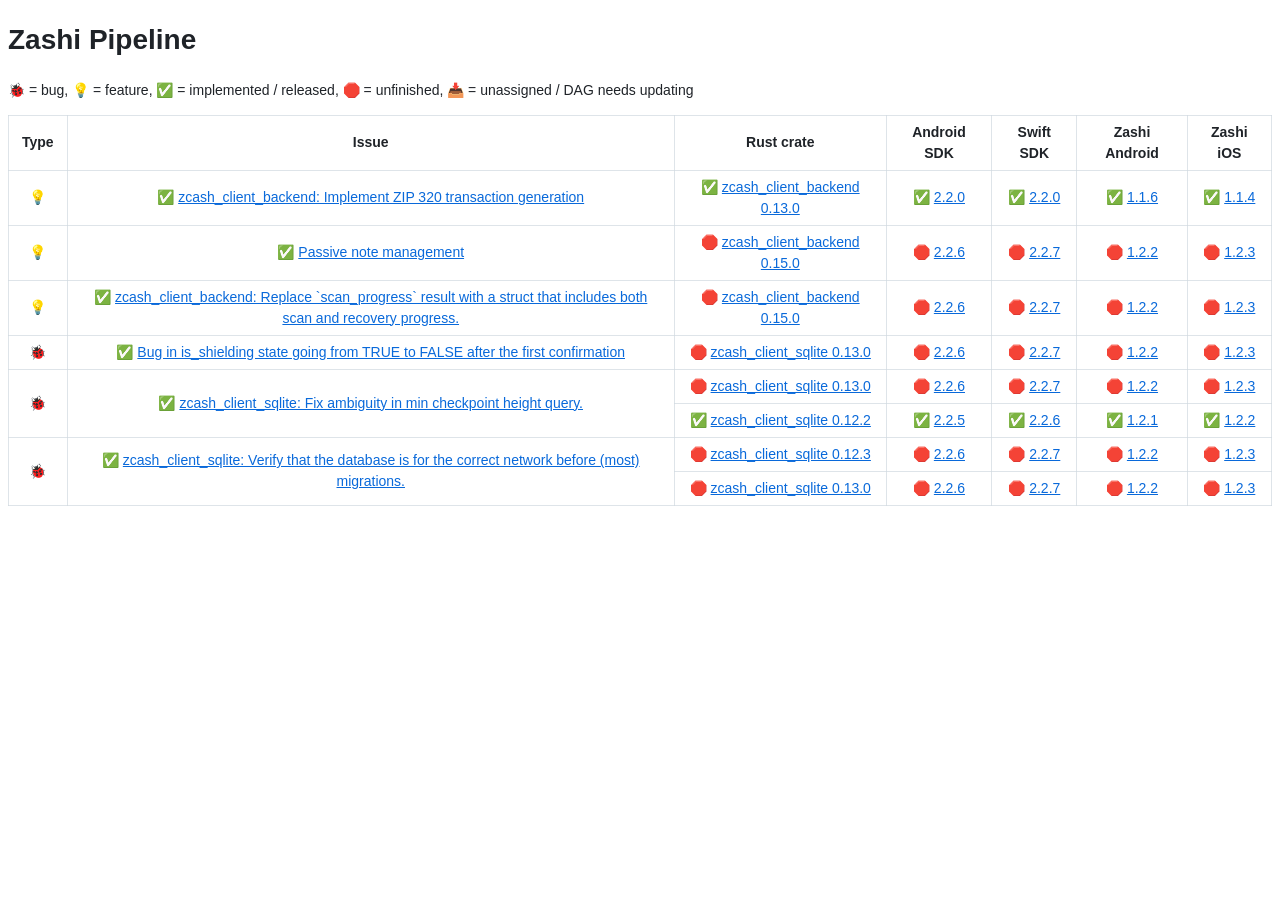
==== zashi-pipeline.html @ ef9e1d98 "deploy: c1012e7e75fdf65d1db23c8aa5ad37107e6ed25b" ====
<!DOCTYPE html>
<html>
  <head>
    <title>Zashi Pipeline</title>

    <style>
      body {
        color: #1f2328;
        font-family: -apple-system,BlinkMacSystemFont,"Segoe UI","Noto Sans",Helvetica,Arial,sans-serif,"Apple Color Emoji","Segoe UI Emoji";
        font-size: 14px;
        line-height: 1.5;
        word-wrap: break-word;
      }
      a {
        color: #0969da;
      }
      table {
        border-collapse: collapse;
        width: 100%;
        width: max-content;
        max-width: 100%;
        overflow: auto;
      }
      table tr {
        border-top: 1px solid #d1d9e0b3;
      }
      table th, table td {
        border: 1px solid #d1d9e0b3;
        padding: 6px 13px;
        text-align: center;
      }

      @media (prefers-color-scheme: dark) {
        body {
          background-color: #121212;
          color: #f0f6fc;
        }
        a {
          color: #4493f8;
        }
        table tr {
            border-top: 1px solid #3d444db3;
        }
        table th, table td {
            border: 1px solid #3d444db3;
        }
      }
    </style>
  </head>
  <body>
    <h1>Zashi Pipeline</h1>
    <p>🐞 = bug, 💡 = feature, ✅ = implemented / released, 🛑 = unfinished, 📥 = unassigned / DAG needs updating</p>
    <table>
      <thead>
        <tr>
          <th>Type</th>
          <th>Issue</th>
          <th>Rust crate</th>
          <th>Android SDK</th>
          <th>Swift SDK</th>
          <th>Zashi Android</th>
          <th>Zashi iOS</th>
        </tr>
      </thead>
      <tbody>
<tr><td>💡</td><td>✅ <a href="https://github.com/zcash/librustzcash/issues/1167">zcash_client_backend: Implement ZIP 320 transaction generation</a></td><td>✅ <a href="https://github.com/zcash/librustzcash/issues/1338">zcash_client_backend 0.13.0</a></td><td>✅ <a href="https://github.com/Electric-Coin-Company/zcash-android-wallet-sdk/issues/1394">2.2.0</a></td><td>✅ <a href="https://github.com/Electric-Coin-Company/zcash-swift-wallet-sdk/issues/1479">2.2.0</a></td><td>✅ <a href="https://github.com/Electric-Coin-Company/zashi-android/issues/1557">1.1.6</a></td><td>✅ <a href="https://github.com/Electric-Coin-Company/zashi-ios/issues/1333">1.1.4</a></td></tr><tr><td>💡</td><td>✅ <a href="https://github.com/zcash/librustzcash/issues/1355">Passive note management</a></td><td>🛑 <a href="https://github.com/zcash/librustzcash/issues/1588">zcash_client_backend 0.15.0</a></td><td>🛑 <a href="https://github.com/Electric-Coin-Company/zcash-android-wallet-sdk/issues/1557">2.2.6</a></td><td>🛑 <a href="https://github.com/Electric-Coin-Company/zcash-swift-wallet-sdk/issues/1503">2.2.7</a></td><td>🛑 <a href="https://github.com/Electric-Coin-Company/zashi-android/issues/1666">1.2.2</a></td><td>🛑 <a href="https://github.com/Electric-Coin-Company/zashi-ios/issues/1397">1.2.3</a></td></tr><tr><td>💡</td><td>✅ <a href="https://github.com/zcash/librustzcash/issues/1559">zcash_client_backend: Replace `scan_progress` result with a struct that includes both scan and recovery progress.</a></td><td>🛑 <a href="https://github.com/zcash/librustzcash/issues/1588">zcash_client_backend 0.15.0</a></td><td>🛑 <a href="https://github.com/Electric-Coin-Company/zcash-android-wallet-sdk/issues/1557">2.2.6</a></td><td>🛑 <a href="https://github.com/Electric-Coin-Company/zcash-swift-wallet-sdk/issues/1503">2.2.7</a></td><td>🛑 <a href="https://github.com/Electric-Coin-Company/zashi-android/issues/1666">1.2.2</a></td><td>🛑 <a href="https://github.com/Electric-Coin-Company/zashi-ios/issues/1397">1.2.3</a></td></tr><tr><td>🐞</td><td>✅ <a href="https://github.com/zcash/librustzcash/issues/1571">Bug in is_shielding state going from TRUE to FALSE after the first confirmation</a></td><td>🛑 <a href="https://github.com/zcash/librustzcash/issues/1587">zcash_client_sqlite 0.13.0</a></td><td>🛑 <a href="https://github.com/Electric-Coin-Company/zcash-android-wallet-sdk/issues/1557">2.2.6</a></td><td>🛑 <a href="https://github.com/Electric-Coin-Company/zcash-swift-wallet-sdk/issues/1503">2.2.7</a></td><td>🛑 <a href="https://github.com/Electric-Coin-Company/zashi-android/issues/1666">1.2.2</a></td><td>🛑 <a href="https://github.com/Electric-Coin-Company/zashi-ios/issues/1397">1.2.3</a></td></tr><tr><td rowspan="2">🐞</td><td rowspan="2">✅ <a href="https://github.com/zcash/librustzcash/pull/1583">zcash_client_sqlite: Fix ambiguity in min checkpoint height query.</a></td><td>🛑 <a href="https://github.com/zcash/librustzcash/issues/1587">zcash_client_sqlite 0.13.0</a></td><td>🛑 <a href="https://github.com/Electric-Coin-Company/zcash-android-wallet-sdk/issues/1557">2.2.6</a></td><td>🛑 <a href="https://github.com/Electric-Coin-Company/zcash-swift-wallet-sdk/issues/1503">2.2.7</a></td><td>🛑 <a href="https://github.com/Electric-Coin-Company/zashi-android/issues/1666">1.2.2</a></td><td>🛑 <a href="https://github.com/Electric-Coin-Company/zashi-ios/issues/1397">1.2.3</a></td></tr><tr><td>✅ <a href="https://github.com/zcash/librustzcash/issues/1601">zcash_client_sqlite 0.12.2</a></td><td>✅ <a href="https://github.com/Electric-Coin-Company/zcash-android-wallet-sdk/issues/1614">2.2.5</a></td><td>✅ <a href="https://github.com/Electric-Coin-Company/zcash-swift-wallet-sdk/issues/1502">2.2.6</a></td><td>✅ <a href="https://github.com/Electric-Coin-Company/zashi-android/issues/1646">1.2.1</a></td><td>✅ <a href="https://github.com/Electric-Coin-Company/zashi-ios/issues/1394">1.2.2</a></td></tr><tr><td rowspan="2">🐞</td><td rowspan="2">✅ <a href="https://github.com/zcash/librustzcash/pull/1596">zcash_client_sqlite: Verify that the database is for the correct network before (most) migrations.</a></td><td>🛑 <a href="https://github.com/zcash/librustzcash/issues/1599">zcash_client_sqlite 0.12.3</a></td><td>🛑 <a href="https://github.com/Electric-Coin-Company/zcash-android-wallet-sdk/issues/1557">2.2.6</a></td><td>🛑 <a href="https://github.com/Electric-Coin-Company/zcash-swift-wallet-sdk/issues/1503">2.2.7</a></td><td>🛑 <a href="https://github.com/Electric-Coin-Company/zashi-android/issues/1666">1.2.2</a></td><td>🛑 <a href="https://github.com/Electric-Coin-Company/zashi-ios/issues/1397">1.2.3</a></td></tr><tr><td>🛑 <a href="https://github.com/zcash/librustzcash/issues/1587">zcash_client_sqlite 0.13.0</a></td><td>🛑 <a href="https://github.com/Electric-Coin-Company/zcash-android-wallet-sdk/issues/1557">2.2.6</a></td><td>🛑 <a href="https://github.com/Electric-Coin-Company/zcash-swift-wallet-sdk/issues/1503">2.2.7</a></td><td>🛑 <a href="https://github.com/Electric-Coin-Company/zashi-android/issues/1666">1.2.2</a></td><td>🛑 <a href="https://github.com/Electric-Coin-Company/zashi-ios/issues/1397">1.2.3</a></td></tr>
      </tbody>
    </table>
  </body>
</html>
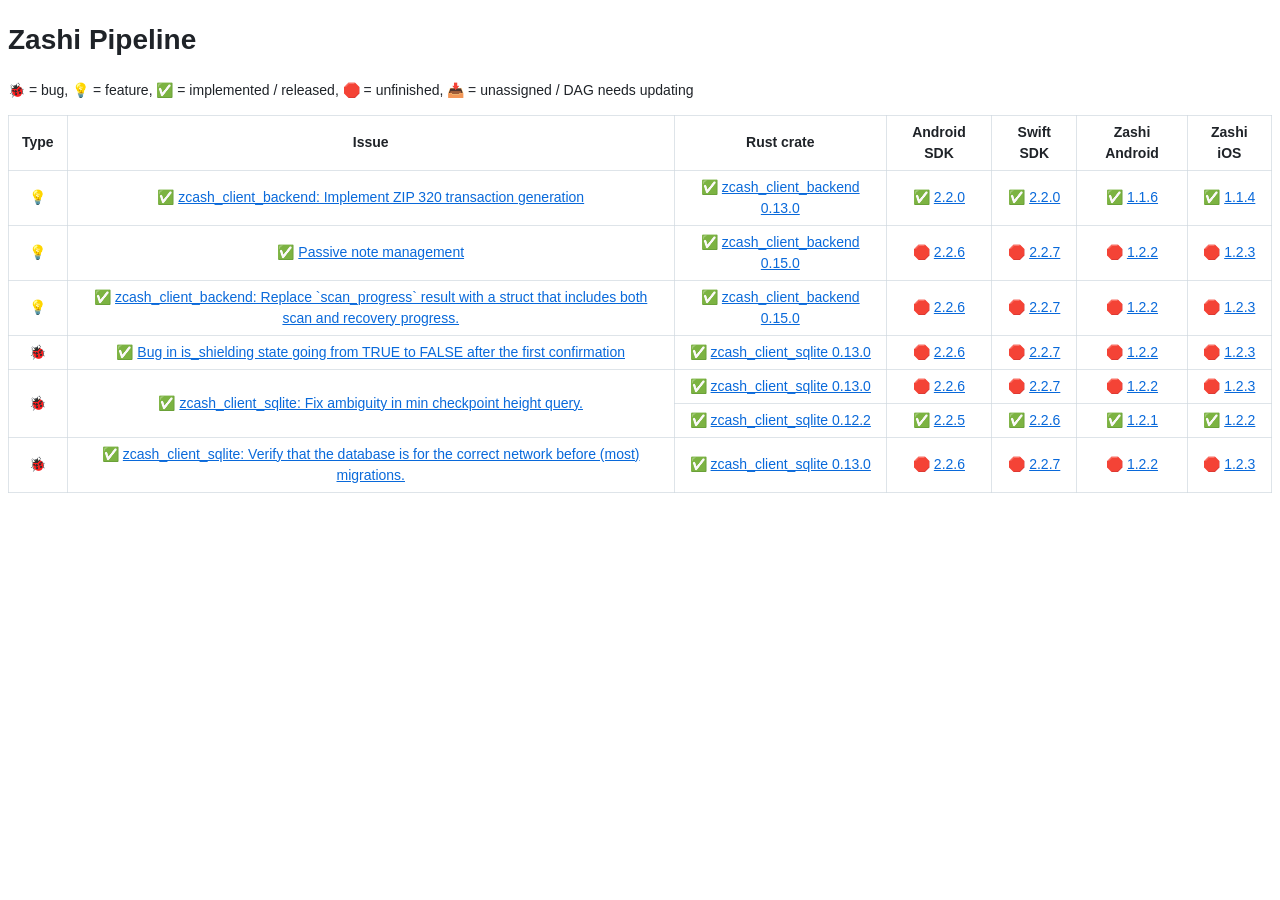
==== commit e1f9338e: "deploy: c1012e7e75fdf65d1db23c8aa5ad37107e6ed25b" ====
--- a/zashi-pipeline.html
+++ b/zashi-pipeline.html
@@ -63,7 +63,7 @@
         </tr>
       </thead>
       <tbody>
-<tr><td>💡</td><td>✅ <a href="https://github.com/zcash/librustzcash/issues/1167">zcash_client_backend: Implement ZIP 320 transaction generation</a></td><td>✅ <a href="https://github.com/zcash/librustzcash/issues/1338">zcash_client_backend 0.13.0</a></td><td>✅ <a href="https://github.com/Electric-Coin-Company/zcash-android-wallet-sdk/issues/1394">2.2.0</a></td><td>✅ <a href="https://github.com/Electric-Coin-Company/zcash-swift-wallet-sdk/issues/1479">2.2.0</a></td><td>✅ <a href="https://github.com/Electric-Coin-Company/zashi-android/issues/1557">1.1.6</a></td><td>✅ <a href="https://github.com/Electric-Coin-Company/zashi-ios/issues/1333">1.1.4</a></td></tr><tr><td>💡</td><td>✅ <a href="https://github.com/zcash/librustzcash/issues/1355">Passive note management</a></td><td>🛑 <a href="https://github.com/zcash/librustzcash/issues/1588">zcash_client_backend 0.15.0</a></td><td>🛑 <a href="https://github.com/Electric-Coin-Company/zcash-android-wallet-sdk/issues/1557">2.2.6</a></td><td>🛑 <a href="https://github.com/Electric-Coin-Company/zcash-swift-wallet-sdk/issues/1503">2.2.7</a></td><td>🛑 <a href="https://github.com/Electric-Coin-Company/zashi-android/issues/1666">1.2.2</a></td><td>🛑 <a href="https://github.com/Electric-Coin-Company/zashi-ios/issues/1397">1.2.3</a></td></tr><tr><td>💡</td><td>✅ <a href="https://github.com/zcash/librustzcash/issues/1559">zcash_client_backend: Replace `scan_progress` result with a struct that includes both scan and recovery progress.</a></td><td>🛑 <a href="https://github.com/zcash/librustzcash/issues/1588">zcash_client_backend 0.15.0</a></td><td>🛑 <a href="https://github.com/Electric-Coin-Company/zcash-android-wallet-sdk/issues/1557">2.2.6</a></td><td>🛑 <a href="https://github.com/Electric-Coin-Company/zcash-swift-wallet-sdk/issues/1503">2.2.7</a></td><td>🛑 <a href="https://github.com/Electric-Coin-Company/zashi-android/issues/1666">1.2.2</a></td><td>🛑 <a href="https://github.com/Electric-Coin-Company/zashi-ios/issues/1397">1.2.3</a></td></tr><tr><td>🐞</td><td>✅ <a href="https://github.com/zcash/librustzcash/issues/1571">Bug in is_shielding state going from TRUE to FALSE after the first confirmation</a></td><td>🛑 <a href="https://github.com/zcash/librustzcash/issues/1587">zcash_client_sqlite 0.13.0</a></td><td>🛑 <a href="https://github.com/Electric-Coin-Company/zcash-android-wallet-sdk/issues/1557">2.2.6</a></td><td>🛑 <a href="https://github.com/Electric-Coin-Company/zcash-swift-wallet-sdk/issues/1503">2.2.7</a></td><td>🛑 <a href="https://github.com/Electric-Coin-Company/zashi-android/issues/1666">1.2.2</a></td><td>🛑 <a href="https://github.com/Electric-Coin-Company/zashi-ios/issues/1397">1.2.3</a></td></tr><tr><td rowspan="2">🐞</td><td rowspan="2">✅ <a href="https://github.com/zcash/librustzcash/pull/1583">zcash_client_sqlite: Fix ambiguity in min checkpoint height query.</a></td><td>🛑 <a href="https://github.com/zcash/librustzcash/issues/1587">zcash_client_sqlite 0.13.0</a></td><td>🛑 <a href="https://github.com/Electric-Coin-Company/zcash-android-wallet-sdk/issues/1557">2.2.6</a></td><td>🛑 <a href="https://github.com/Electric-Coin-Company/zcash-swift-wallet-sdk/issues/1503">2.2.7</a></td><td>🛑 <a href="https://github.com/Electric-Coin-Company/zashi-android/issues/1666">1.2.2</a></td><td>🛑 <a href="https://github.com/Electric-Coin-Company/zashi-ios/issues/1397">1.2.3</a></td></tr><tr><td>✅ <a href="https://github.com/zcash/librustzcash/issues/1601">zcash_client_sqlite 0.12.2</a></td><td>✅ <a href="https://github.com/Electric-Coin-Company/zcash-android-wallet-sdk/issues/1614">2.2.5</a></td><td>✅ <a href="https://github.com/Electric-Coin-Company/zcash-swift-wallet-sdk/issues/1502">2.2.6</a></td><td>✅ <a href="https://github.com/Electric-Coin-Company/zashi-android/issues/1646">1.2.1</a></td><td>✅ <a href="https://github.com/Electric-Coin-Company/zashi-ios/issues/1394">1.2.2</a></td></tr><tr><td rowspan="2">🐞</td><td rowspan="2">✅ <a href="https://github.com/zcash/librustzcash/pull/1596">zcash_client_sqlite: Verify that the database is for the correct network before (most) migrations.</a></td><td>🛑 <a href="https://github.com/zcash/librustzcash/issues/1599">zcash_client_sqlite 0.12.3</a></td><td>🛑 <a href="https://github.com/Electric-Coin-Company/zcash-android-wallet-sdk/issues/1557">2.2.6</a></td><td>🛑 <a href="https://github.com/Electric-Coin-Company/zcash-swift-wallet-sdk/issues/1503">2.2.7</a></td><td>🛑 <a href="https://github.com/Electric-Coin-Company/zashi-android/issues/1666">1.2.2</a></td><td>🛑 <a href="https://github.com/Electric-Coin-Company/zashi-ios/issues/1397">1.2.3</a></td></tr><tr><td>🛑 <a href="https://github.com/zcash/librustzcash/issues/1587">zcash_client_sqlite 0.13.0</a></td><td>🛑 <a href="https://github.com/Electric-Coin-Company/zcash-android-wallet-sdk/issues/1557">2.2.6</a></td><td>🛑 <a href="https://github.com/Electric-Coin-Company/zcash-swift-wallet-sdk/issues/1503">2.2.7</a></td><td>🛑 <a href="https://github.com/Electric-Coin-Company/zashi-android/issues/1666">1.2.2</a></td><td>🛑 <a href="https://github.com/Electric-Coin-Company/zashi-ios/issues/1397">1.2.3</a></td></tr>
+<tr><td>💡</td><td>✅ <a href="https://github.com/zcash/librustzcash/issues/1167">zcash_client_backend: Implement ZIP 320 transaction generation</a></td><td>✅ <a href="https://github.com/zcash/librustzcash/issues/1338">zcash_client_backend 0.13.0</a></td><td>✅ <a href="https://github.com/Electric-Coin-Company/zcash-android-wallet-sdk/issues/1394">2.2.0</a></td><td>✅ <a href="https://github.com/Electric-Coin-Company/zcash-swift-wallet-sdk/issues/1479">2.2.0</a></td><td>✅ <a href="https://github.com/Electric-Coin-Company/zashi-android/issues/1557">1.1.6</a></td><td>✅ <a href="https://github.com/Electric-Coin-Company/zashi-ios/issues/1333">1.1.4</a></td></tr><tr><td>💡</td><td>✅ <a href="https://github.com/zcash/librustzcash/issues/1355">Passive note management</a></td><td>✅ <a href="https://github.com/zcash/librustzcash/issues/1588">zcash_client_backend 0.15.0</a></td><td>🛑 <a href="https://github.com/Electric-Coin-Company/zcash-android-wallet-sdk/issues/1557">2.2.6</a></td><td>🛑 <a href="https://github.com/Electric-Coin-Company/zcash-swift-wallet-sdk/issues/1503">2.2.7</a></td><td>🛑 <a href="https://github.com/Electric-Coin-Company/zashi-android/issues/1666">1.2.2</a></td><td>🛑 <a href="https://github.com/Electric-Coin-Company/zashi-ios/issues/1397">1.2.3</a></td></tr><tr><td>💡</td><td>✅ <a href="https://github.com/zcash/librustzcash/issues/1559">zcash_client_backend: Replace `scan_progress` result with a struct that includes both scan and recovery progress.</a></td><td>✅ <a href="https://github.com/zcash/librustzcash/issues/1588">zcash_client_backend 0.15.0</a></td><td>🛑 <a href="https://github.com/Electric-Coin-Company/zcash-android-wallet-sdk/issues/1557">2.2.6</a></td><td>🛑 <a href="https://github.com/Electric-Coin-Company/zcash-swift-wallet-sdk/issues/1503">2.2.7</a></td><td>🛑 <a href="https://github.com/Electric-Coin-Company/zashi-android/issues/1666">1.2.2</a></td><td>🛑 <a href="https://github.com/Electric-Coin-Company/zashi-ios/issues/1397">1.2.3</a></td></tr><tr><td>🐞</td><td>✅ <a href="https://github.com/zcash/librustzcash/issues/1571">Bug in is_shielding state going from TRUE to FALSE after the first confirmation</a></td><td>✅ <a href="https://github.com/zcash/librustzcash/issues/1587">zcash_client_sqlite 0.13.0</a></td><td>🛑 <a href="https://github.com/Electric-Coin-Company/zcash-android-wallet-sdk/issues/1557">2.2.6</a></td><td>🛑 <a href="https://github.com/Electric-Coin-Company/zcash-swift-wallet-sdk/issues/1503">2.2.7</a></td><td>🛑 <a href="https://github.com/Electric-Coin-Company/zashi-android/issues/1666">1.2.2</a></td><td>🛑 <a href="https://github.com/Electric-Coin-Company/zashi-ios/issues/1397">1.2.3</a></td></tr><tr><td rowspan="2">🐞</td><td rowspan="2">✅ <a href="https://github.com/zcash/librustzcash/pull/1583">zcash_client_sqlite: Fix ambiguity in min checkpoint height query.</a></td><td>✅ <a href="https://github.com/zcash/librustzcash/issues/1587">zcash_client_sqlite 0.13.0</a></td><td>🛑 <a href="https://github.com/Electric-Coin-Company/zcash-android-wallet-sdk/issues/1557">2.2.6</a></td><td>🛑 <a href="https://github.com/Electric-Coin-Company/zcash-swift-wallet-sdk/issues/1503">2.2.7</a></td><td>🛑 <a href="https://github.com/Electric-Coin-Company/zashi-android/issues/1666">1.2.2</a></td><td>🛑 <a href="https://github.com/Electric-Coin-Company/zashi-ios/issues/1397">1.2.3</a></td></tr><tr><td>✅ <a href="https://github.com/zcash/librustzcash/issues/1601">zcash_client_sqlite 0.12.2</a></td><td>✅ <a href="https://github.com/Electric-Coin-Company/zcash-android-wallet-sdk/issues/1614">2.2.5</a></td><td>✅ <a href="https://github.com/Electric-Coin-Company/zcash-swift-wallet-sdk/issues/1502">2.2.6</a></td><td>✅ <a href="https://github.com/Electric-Coin-Company/zashi-android/issues/1646">1.2.1</a></td><td>✅ <a href="https://github.com/Electric-Coin-Company/zashi-ios/issues/1394">1.2.2</a></td></tr><tr><td>🐞</td><td>✅ <a href="https://github.com/zcash/librustzcash/pull/1596">zcash_client_sqlite: Verify that the database is for the correct network before (most) migrations.</a></td><td>✅ <a href="https://github.com/zcash/librustzcash/issues/1587">zcash_client_sqlite 0.13.0</a></td><td>🛑 <a href="https://github.com/Electric-Coin-Company/zcash-android-wallet-sdk/issues/1557">2.2.6</a></td><td>🛑 <a href="https://github.com/Electric-Coin-Company/zcash-swift-wallet-sdk/issues/1503">2.2.7</a></td><td>🛑 <a href="https://github.com/Electric-Coin-Company/zashi-android/issues/1666">1.2.2</a></td><td>🛑 <a href="https://github.com/Electric-Coin-Company/zashi-ios/issues/1397">1.2.3</a></td></tr>
       </tbody>
     </table>
   </body>
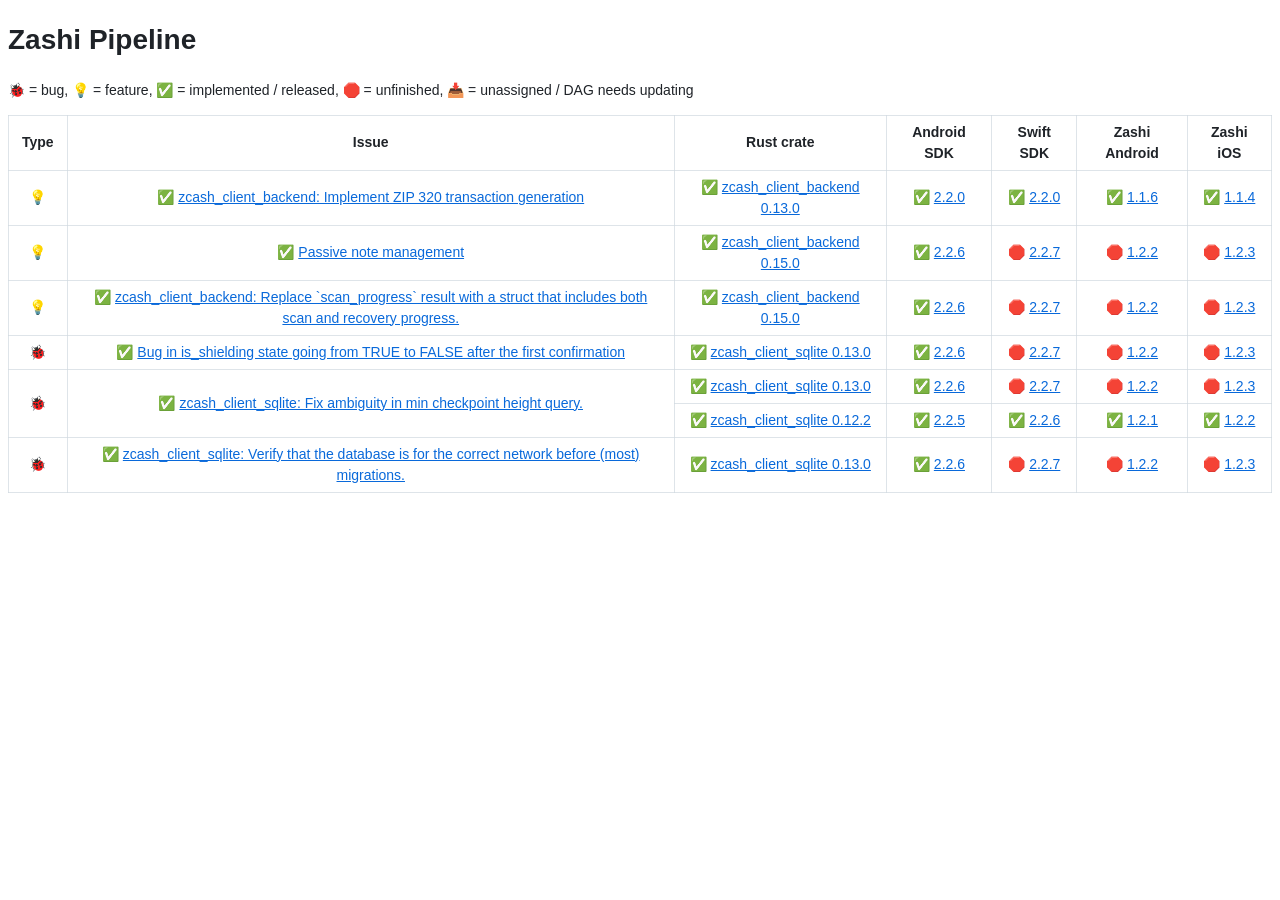
==== commit 380c5f7d: "deploy: c1012e7e75fdf65d1db23c8aa5ad37107e6ed25b" ====
--- a/zashi-pipeline.html
+++ b/zashi-pipeline.html
@@ -63,7 +63,7 @@
         </tr>
       </thead>
       <tbody>
-<tr><td>💡</td><td>✅ <a href="https://github.com/zcash/librustzcash/issues/1167">zcash_client_backend: Implement ZIP 320 transaction generation</a></td><td>✅ <a href="https://github.com/zcash/librustzcash/issues/1338">zcash_client_backend 0.13.0</a></td><td>✅ <a href="https://github.com/Electric-Coin-Company/zcash-android-wallet-sdk/issues/1394">2.2.0</a></td><td>✅ <a href="https://github.com/Electric-Coin-Company/zcash-swift-wallet-sdk/issues/1479">2.2.0</a></td><td>✅ <a href="https://github.com/Electric-Coin-Company/zashi-android/issues/1557">1.1.6</a></td><td>✅ <a href="https://github.com/Electric-Coin-Company/zashi-ios/issues/1333">1.1.4</a></td></tr><tr><td>💡</td><td>✅ <a href="https://github.com/zcash/librustzcash/issues/1355">Passive note management</a></td><td>✅ <a href="https://github.com/zcash/librustzcash/issues/1588">zcash_client_backend 0.15.0</a></td><td>🛑 <a href="https://github.com/Electric-Coin-Company/zcash-android-wallet-sdk/issues/1557">2.2.6</a></td><td>🛑 <a href="https://github.com/Electric-Coin-Company/zcash-swift-wallet-sdk/issues/1503">2.2.7</a></td><td>🛑 <a href="https://github.com/Electric-Coin-Company/zashi-android/issues/1666">1.2.2</a></td><td>🛑 <a href="https://github.com/Electric-Coin-Company/zashi-ios/issues/1397">1.2.3</a></td></tr><tr><td>💡</td><td>✅ <a href="https://github.com/zcash/librustzcash/issues/1559">zcash_client_backend: Replace `scan_progress` result with a struct that includes both scan and recovery progress.</a></td><td>✅ <a href="https://github.com/zcash/librustzcash/issues/1588">zcash_client_backend 0.15.0</a></td><td>🛑 <a href="https://github.com/Electric-Coin-Company/zcash-android-wallet-sdk/issues/1557">2.2.6</a></td><td>🛑 <a href="https://github.com/Electric-Coin-Company/zcash-swift-wallet-sdk/issues/1503">2.2.7</a></td><td>🛑 <a href="https://github.com/Electric-Coin-Company/zashi-android/issues/1666">1.2.2</a></td><td>🛑 <a href="https://github.com/Electric-Coin-Company/zashi-ios/issues/1397">1.2.3</a></td></tr><tr><td>🐞</td><td>✅ <a href="https://github.com/zcash/librustzcash/issues/1571">Bug in is_shielding state going from TRUE to FALSE after the first confirmation</a></td><td>✅ <a href="https://github.com/zcash/librustzcash/issues/1587">zcash_client_sqlite 0.13.0</a></td><td>🛑 <a href="https://github.com/Electric-Coin-Company/zcash-android-wallet-sdk/issues/1557">2.2.6</a></td><td>🛑 <a href="https://github.com/Electric-Coin-Company/zcash-swift-wallet-sdk/issues/1503">2.2.7</a></td><td>🛑 <a href="https://github.com/Electric-Coin-Company/zashi-android/issues/1666">1.2.2</a></td><td>🛑 <a href="https://github.com/Electric-Coin-Company/zashi-ios/issues/1397">1.2.3</a></td></tr><tr><td rowspan="2">🐞</td><td rowspan="2">✅ <a href="https://github.com/zcash/librustzcash/pull/1583">zcash_client_sqlite: Fix ambiguity in min checkpoint height query.</a></td><td>✅ <a href="https://github.com/zcash/librustzcash/issues/1587">zcash_client_sqlite 0.13.0</a></td><td>🛑 <a href="https://github.com/Electric-Coin-Company/zcash-android-wallet-sdk/issues/1557">2.2.6</a></td><td>🛑 <a href="https://github.com/Electric-Coin-Company/zcash-swift-wallet-sdk/issues/1503">2.2.7</a></td><td>🛑 <a href="https://github.com/Electric-Coin-Company/zashi-android/issues/1666">1.2.2</a></td><td>🛑 <a href="https://github.com/Electric-Coin-Company/zashi-ios/issues/1397">1.2.3</a></td></tr><tr><td>✅ <a href="https://github.com/zcash/librustzcash/issues/1601">zcash_client_sqlite 0.12.2</a></td><td>✅ <a href="https://github.com/Electric-Coin-Company/zcash-android-wallet-sdk/issues/1614">2.2.5</a></td><td>✅ <a href="https://github.com/Electric-Coin-Company/zcash-swift-wallet-sdk/issues/1502">2.2.6</a></td><td>✅ <a href="https://github.com/Electric-Coin-Company/zashi-android/issues/1646">1.2.1</a></td><td>✅ <a href="https://github.com/Electric-Coin-Company/zashi-ios/issues/1394">1.2.2</a></td></tr><tr><td>🐞</td><td>✅ <a href="https://github.com/zcash/librustzcash/pull/1596">zcash_client_sqlite: Verify that the database is for the correct network before (most) migrations.</a></td><td>✅ <a href="https://github.com/zcash/librustzcash/issues/1587">zcash_client_sqlite 0.13.0</a></td><td>🛑 <a href="https://github.com/Electric-Coin-Company/zcash-android-wallet-sdk/issues/1557">2.2.6</a></td><td>🛑 <a href="https://github.com/Electric-Coin-Company/zcash-swift-wallet-sdk/issues/1503">2.2.7</a></td><td>🛑 <a href="https://github.com/Electric-Coin-Company/zashi-android/issues/1666">1.2.2</a></td><td>🛑 <a href="https://github.com/Electric-Coin-Company/zashi-ios/issues/1397">1.2.3</a></td></tr>
+<tr><td>💡</td><td>✅ <a href="https://github.com/zcash/librustzcash/issues/1167">zcash_client_backend: Implement ZIP 320 transaction generation</a></td><td>✅ <a href="https://github.com/zcash/librustzcash/issues/1338">zcash_client_backend 0.13.0</a></td><td>✅ <a href="https://github.com/Electric-Coin-Company/zcash-android-wallet-sdk/issues/1394">2.2.0</a></td><td>✅ <a href="https://github.com/Electric-Coin-Company/zcash-swift-wallet-sdk/issues/1479">2.2.0</a></td><td>✅ <a href="https://github.com/Electric-Coin-Company/zashi-android/issues/1557">1.1.6</a></td><td>✅ <a href="https://github.com/Electric-Coin-Company/zashi-ios/issues/1333">1.1.4</a></td></tr><tr><td>💡</td><td>✅ <a href="https://github.com/zcash/librustzcash/issues/1355">Passive note management</a></td><td>✅ <a href="https://github.com/zcash/librustzcash/issues/1588">zcash_client_backend 0.15.0</a></td><td>✅ <a href="https://github.com/Electric-Coin-Company/zcash-android-wallet-sdk/issues/1557">2.2.6</a></td><td>🛑 <a href="https://github.com/Electric-Coin-Company/zcash-swift-wallet-sdk/issues/1503">2.2.7</a></td><td>🛑 <a href="https://github.com/Electric-Coin-Company/zashi-android/issues/1666">1.2.2</a></td><td>🛑 <a href="https://github.com/Electric-Coin-Company/zashi-ios/issues/1397">1.2.3</a></td></tr><tr><td>💡</td><td>✅ <a href="https://github.com/zcash/librustzcash/issues/1559">zcash_client_backend: Replace `scan_progress` result with a struct that includes both scan and recovery progress.</a></td><td>✅ <a href="https://github.com/zcash/librustzcash/issues/1588">zcash_client_backend 0.15.0</a></td><td>✅ <a href="https://github.com/Electric-Coin-Company/zcash-android-wallet-sdk/issues/1557">2.2.6</a></td><td>🛑 <a href="https://github.com/Electric-Coin-Company/zcash-swift-wallet-sdk/issues/1503">2.2.7</a></td><td>🛑 <a href="https://github.com/Electric-Coin-Company/zashi-android/issues/1666">1.2.2</a></td><td>🛑 <a href="https://github.com/Electric-Coin-Company/zashi-ios/issues/1397">1.2.3</a></td></tr><tr><td>🐞</td><td>✅ <a href="https://github.com/zcash/librustzcash/issues/1571">Bug in is_shielding state going from TRUE to FALSE after the first confirmation</a></td><td>✅ <a href="https://github.com/zcash/librustzcash/issues/1587">zcash_client_sqlite 0.13.0</a></td><td>✅ <a href="https://github.com/Electric-Coin-Company/zcash-android-wallet-sdk/issues/1557">2.2.6</a></td><td>🛑 <a href="https://github.com/Electric-Coin-Company/zcash-swift-wallet-sdk/issues/1503">2.2.7</a></td><td>🛑 <a href="https://github.com/Electric-Coin-Company/zashi-android/issues/1666">1.2.2</a></td><td>🛑 <a href="https://github.com/Electric-Coin-Company/zashi-ios/issues/1397">1.2.3</a></td></tr><tr><td rowspan="2">🐞</td><td rowspan="2">✅ <a href="https://github.com/zcash/librustzcash/pull/1583">zcash_client_sqlite: Fix ambiguity in min checkpoint height query.</a></td><td>✅ <a href="https://github.com/zcash/librustzcash/issues/1587">zcash_client_sqlite 0.13.0</a></td><td>✅ <a href="https://github.com/Electric-Coin-Company/zcash-android-wallet-sdk/issues/1557">2.2.6</a></td><td>🛑 <a href="https://github.com/Electric-Coin-Company/zcash-swift-wallet-sdk/issues/1503">2.2.7</a></td><td>🛑 <a href="https://github.com/Electric-Coin-Company/zashi-android/issues/1666">1.2.2</a></td><td>🛑 <a href="https://github.com/Electric-Coin-Company/zashi-ios/issues/1397">1.2.3</a></td></tr><tr><td>✅ <a href="https://github.com/zcash/librustzcash/issues/1601">zcash_client_sqlite 0.12.2</a></td><td>✅ <a href="https://github.com/Electric-Coin-Company/zcash-android-wallet-sdk/issues/1614">2.2.5</a></td><td>✅ <a href="https://github.com/Electric-Coin-Company/zcash-swift-wallet-sdk/issues/1502">2.2.6</a></td><td>✅ <a href="https://github.com/Electric-Coin-Company/zashi-android/issues/1646">1.2.1</a></td><td>✅ <a href="https://github.com/Electric-Coin-Company/zashi-ios/issues/1394">1.2.2</a></td></tr><tr><td>🐞</td><td>✅ <a href="https://github.com/zcash/librustzcash/pull/1596">zcash_client_sqlite: Verify that the database is for the correct network before (most) migrations.</a></td><td>✅ <a href="https://github.com/zcash/librustzcash/issues/1587">zcash_client_sqlite 0.13.0</a></td><td>✅ <a href="https://github.com/Electric-Coin-Company/zcash-android-wallet-sdk/issues/1557">2.2.6</a></td><td>🛑 <a href="https://github.com/Electric-Coin-Company/zcash-swift-wallet-sdk/issues/1503">2.2.7</a></td><td>🛑 <a href="https://github.com/Electric-Coin-Company/zashi-android/issues/1666">1.2.2</a></td><td>🛑 <a href="https://github.com/Electric-Coin-Company/zashi-ios/issues/1397">1.2.3</a></td></tr>
       </tbody>
     </table>
   </body>
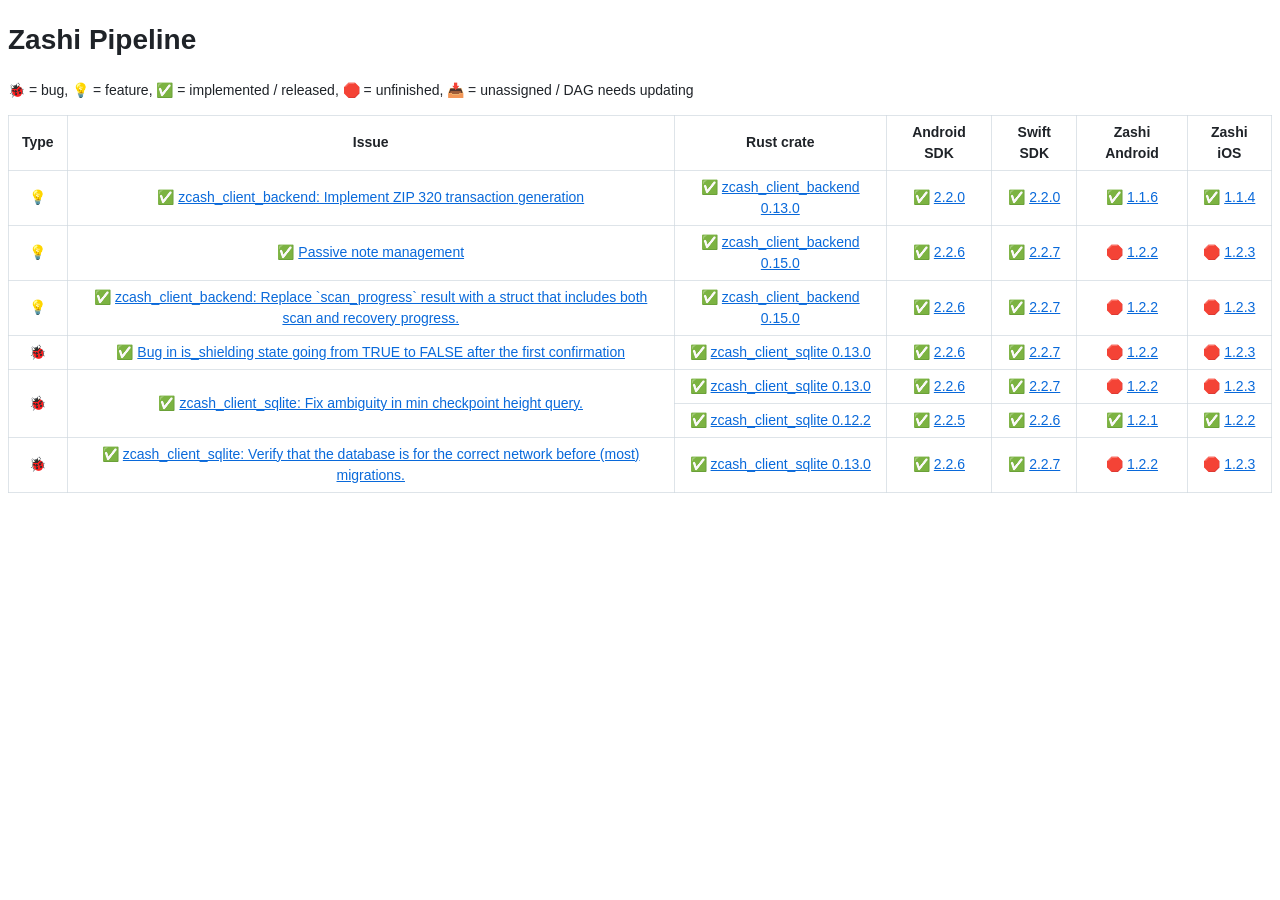
==== commit ab618ad9: "deploy: c1012e7e75fdf65d1db23c8aa5ad37107e6ed25b" ====
--- a/zashi-pipeline.html
+++ b/zashi-pipeline.html
@@ -63,7 +63,7 @@
         </tr>
       </thead>
       <tbody>
-<tr><td>💡</td><td>✅ <a href="https://github.com/zcash/librustzcash/issues/1167">zcash_client_backend: Implement ZIP 320 transaction generation</a></td><td>✅ <a href="https://github.com/zcash/librustzcash/issues/1338">zcash_client_backend 0.13.0</a></td><td>✅ <a href="https://github.com/Electric-Coin-Company/zcash-android-wallet-sdk/issues/1394">2.2.0</a></td><td>✅ <a href="https://github.com/Electric-Coin-Company/zcash-swift-wallet-sdk/issues/1479">2.2.0</a></td><td>✅ <a href="https://github.com/Electric-Coin-Company/zashi-android/issues/1557">1.1.6</a></td><td>✅ <a href="https://github.com/Electric-Coin-Company/zashi-ios/issues/1333">1.1.4</a></td></tr><tr><td>💡</td><td>✅ <a href="https://github.com/zcash/librustzcash/issues/1355">Passive note management</a></td><td>✅ <a href="https://github.com/zcash/librustzcash/issues/1588">zcash_client_backend 0.15.0</a></td><td>✅ <a href="https://github.com/Electric-Coin-Company/zcash-android-wallet-sdk/issues/1557">2.2.6</a></td><td>🛑 <a href="https://github.com/Electric-Coin-Company/zcash-swift-wallet-sdk/issues/1503">2.2.7</a></td><td>🛑 <a href="https://github.com/Electric-Coin-Company/zashi-android/issues/1666">1.2.2</a></td><td>🛑 <a href="https://github.com/Electric-Coin-Company/zashi-ios/issues/1397">1.2.3</a></td></tr><tr><td>💡</td><td>✅ <a href="https://github.com/zcash/librustzcash/issues/1559">zcash_client_backend: Replace `scan_progress` result with a struct that includes both scan and recovery progress.</a></td><td>✅ <a href="https://github.com/zcash/librustzcash/issues/1588">zcash_client_backend 0.15.0</a></td><td>✅ <a href="https://github.com/Electric-Coin-Company/zcash-android-wallet-sdk/issues/1557">2.2.6</a></td><td>🛑 <a href="https://github.com/Electric-Coin-Company/zcash-swift-wallet-sdk/issues/1503">2.2.7</a></td><td>🛑 <a href="https://github.com/Electric-Coin-Company/zashi-android/issues/1666">1.2.2</a></td><td>🛑 <a href="https://github.com/Electric-Coin-Company/zashi-ios/issues/1397">1.2.3</a></td></tr><tr><td>🐞</td><td>✅ <a href="https://github.com/zcash/librustzcash/issues/1571">Bug in is_shielding state going from TRUE to FALSE after the first confirmation</a></td><td>✅ <a href="https://github.com/zcash/librustzcash/issues/1587">zcash_client_sqlite 0.13.0</a></td><td>✅ <a href="https://github.com/Electric-Coin-Company/zcash-android-wallet-sdk/issues/1557">2.2.6</a></td><td>🛑 <a href="https://github.com/Electric-Coin-Company/zcash-swift-wallet-sdk/issues/1503">2.2.7</a></td><td>🛑 <a href="https://github.com/Electric-Coin-Company/zashi-android/issues/1666">1.2.2</a></td><td>🛑 <a href="https://github.com/Electric-Coin-Company/zashi-ios/issues/1397">1.2.3</a></td></tr><tr><td rowspan="2">🐞</td><td rowspan="2">✅ <a href="https://github.com/zcash/librustzcash/pull/1583">zcash_client_sqlite: Fix ambiguity in min checkpoint height query.</a></td><td>✅ <a href="https://github.com/zcash/librustzcash/issues/1587">zcash_client_sqlite 0.13.0</a></td><td>✅ <a href="https://github.com/Electric-Coin-Company/zcash-android-wallet-sdk/issues/1557">2.2.6</a></td><td>🛑 <a href="https://github.com/Electric-Coin-Company/zcash-swift-wallet-sdk/issues/1503">2.2.7</a></td><td>🛑 <a href="https://github.com/Electric-Coin-Company/zashi-android/issues/1666">1.2.2</a></td><td>🛑 <a href="https://github.com/Electric-Coin-Company/zashi-ios/issues/1397">1.2.3</a></td></tr><tr><td>✅ <a href="https://github.com/zcash/librustzcash/issues/1601">zcash_client_sqlite 0.12.2</a></td><td>✅ <a href="https://github.com/Electric-Coin-Company/zcash-android-wallet-sdk/issues/1614">2.2.5</a></td><td>✅ <a href="https://github.com/Electric-Coin-Company/zcash-swift-wallet-sdk/issues/1502">2.2.6</a></td><td>✅ <a href="https://github.com/Electric-Coin-Company/zashi-android/issues/1646">1.2.1</a></td><td>✅ <a href="https://github.com/Electric-Coin-Company/zashi-ios/issues/1394">1.2.2</a></td></tr><tr><td>🐞</td><td>✅ <a href="https://github.com/zcash/librustzcash/pull/1596">zcash_client_sqlite: Verify that the database is for the correct network before (most) migrations.</a></td><td>✅ <a href="https://github.com/zcash/librustzcash/issues/1587">zcash_client_sqlite 0.13.0</a></td><td>✅ <a href="https://github.com/Electric-Coin-Company/zcash-android-wallet-sdk/issues/1557">2.2.6</a></td><td>🛑 <a href="https://github.com/Electric-Coin-Company/zcash-swift-wallet-sdk/issues/1503">2.2.7</a></td><td>🛑 <a href="https://github.com/Electric-Coin-Company/zashi-android/issues/1666">1.2.2</a></td><td>🛑 <a href="https://github.com/Electric-Coin-Company/zashi-ios/issues/1397">1.2.3</a></td></tr>
+<tr><td>💡</td><td>✅ <a href="https://github.com/zcash/librustzcash/issues/1167">zcash_client_backend: Implement ZIP 320 transaction generation</a></td><td>✅ <a href="https://github.com/zcash/librustzcash/issues/1338">zcash_client_backend 0.13.0</a></td><td>✅ <a href="https://github.com/Electric-Coin-Company/zcash-android-wallet-sdk/issues/1394">2.2.0</a></td><td>✅ <a href="https://github.com/Electric-Coin-Company/zcash-swift-wallet-sdk/issues/1479">2.2.0</a></td><td>✅ <a href="https://github.com/Electric-Coin-Company/zashi-android/issues/1557">1.1.6</a></td><td>✅ <a href="https://github.com/Electric-Coin-Company/zashi-ios/issues/1333">1.1.4</a></td></tr><tr><td>💡</td><td>✅ <a href="https://github.com/zcash/librustzcash/issues/1355">Passive note management</a></td><td>✅ <a href="https://github.com/zcash/librustzcash/issues/1588">zcash_client_backend 0.15.0</a></td><td>✅ <a href="https://github.com/Electric-Coin-Company/zcash-android-wallet-sdk/issues/1557">2.2.6</a></td><td>✅ <a href="https://github.com/Electric-Coin-Company/zcash-swift-wallet-sdk/issues/1503">2.2.7</a></td><td>🛑 <a href="https://github.com/Electric-Coin-Company/zashi-android/issues/1666">1.2.2</a></td><td>🛑 <a href="https://github.com/Electric-Coin-Company/zashi-ios/issues/1397">1.2.3</a></td></tr><tr><td>💡</td><td>✅ <a href="https://github.com/zcash/librustzcash/issues/1559">zcash_client_backend: Replace `scan_progress` result with a struct that includes both scan and recovery progress.</a></td><td>✅ <a href="https://github.com/zcash/librustzcash/issues/1588">zcash_client_backend 0.15.0</a></td><td>✅ <a href="https://github.com/Electric-Coin-Company/zcash-android-wallet-sdk/issues/1557">2.2.6</a></td><td>✅ <a href="https://github.com/Electric-Coin-Company/zcash-swift-wallet-sdk/issues/1503">2.2.7</a></td><td>🛑 <a href="https://github.com/Electric-Coin-Company/zashi-android/issues/1666">1.2.2</a></td><td>🛑 <a href="https://github.com/Electric-Coin-Company/zashi-ios/issues/1397">1.2.3</a></td></tr><tr><td>🐞</td><td>✅ <a href="https://github.com/zcash/librustzcash/issues/1571">Bug in is_shielding state going from TRUE to FALSE after the first confirmation</a></td><td>✅ <a href="https://github.com/zcash/librustzcash/issues/1587">zcash_client_sqlite 0.13.0</a></td><td>✅ <a href="https://github.com/Electric-Coin-Company/zcash-android-wallet-sdk/issues/1557">2.2.6</a></td><td>✅ <a href="https://github.com/Electric-Coin-Company/zcash-swift-wallet-sdk/issues/1503">2.2.7</a></td><td>🛑 <a href="https://github.com/Electric-Coin-Company/zashi-android/issues/1666">1.2.2</a></td><td>🛑 <a href="https://github.com/Electric-Coin-Company/zashi-ios/issues/1397">1.2.3</a></td></tr><tr><td rowspan="2">🐞</td><td rowspan="2">✅ <a href="https://github.com/zcash/librustzcash/pull/1583">zcash_client_sqlite: Fix ambiguity in min checkpoint height query.</a></td><td>✅ <a href="https://github.com/zcash/librustzcash/issues/1587">zcash_client_sqlite 0.13.0</a></td><td>✅ <a href="https://github.com/Electric-Coin-Company/zcash-android-wallet-sdk/issues/1557">2.2.6</a></td><td>✅ <a href="https://github.com/Electric-Coin-Company/zcash-swift-wallet-sdk/issues/1503">2.2.7</a></td><td>🛑 <a href="https://github.com/Electric-Coin-Company/zashi-android/issues/1666">1.2.2</a></td><td>🛑 <a href="https://github.com/Electric-Coin-Company/zashi-ios/issues/1397">1.2.3</a></td></tr><tr><td>✅ <a href="https://github.com/zcash/librustzcash/issues/1601">zcash_client_sqlite 0.12.2</a></td><td>✅ <a href="https://github.com/Electric-Coin-Company/zcash-android-wallet-sdk/issues/1614">2.2.5</a></td><td>✅ <a href="https://github.com/Electric-Coin-Company/zcash-swift-wallet-sdk/issues/1502">2.2.6</a></td><td>✅ <a href="https://github.com/Electric-Coin-Company/zashi-android/issues/1646">1.2.1</a></td><td>✅ <a href="https://github.com/Electric-Coin-Company/zashi-ios/issues/1394">1.2.2</a></td></tr><tr><td>🐞</td><td>✅ <a href="https://github.com/zcash/librustzcash/pull/1596">zcash_client_sqlite: Verify that the database is for the correct network before (most) migrations.</a></td><td>✅ <a href="https://github.com/zcash/librustzcash/issues/1587">zcash_client_sqlite 0.13.0</a></td><td>✅ <a href="https://github.com/Electric-Coin-Company/zcash-android-wallet-sdk/issues/1557">2.2.6</a></td><td>✅ <a href="https://github.com/Electric-Coin-Company/zcash-swift-wallet-sdk/issues/1503">2.2.7</a></td><td>🛑 <a href="https://github.com/Electric-Coin-Company/zashi-android/issues/1666">1.2.2</a></td><td>🛑 <a href="https://github.com/Electric-Coin-Company/zashi-ios/issues/1397">1.2.3</a></td></tr>
       </tbody>
     </table>
   </body>
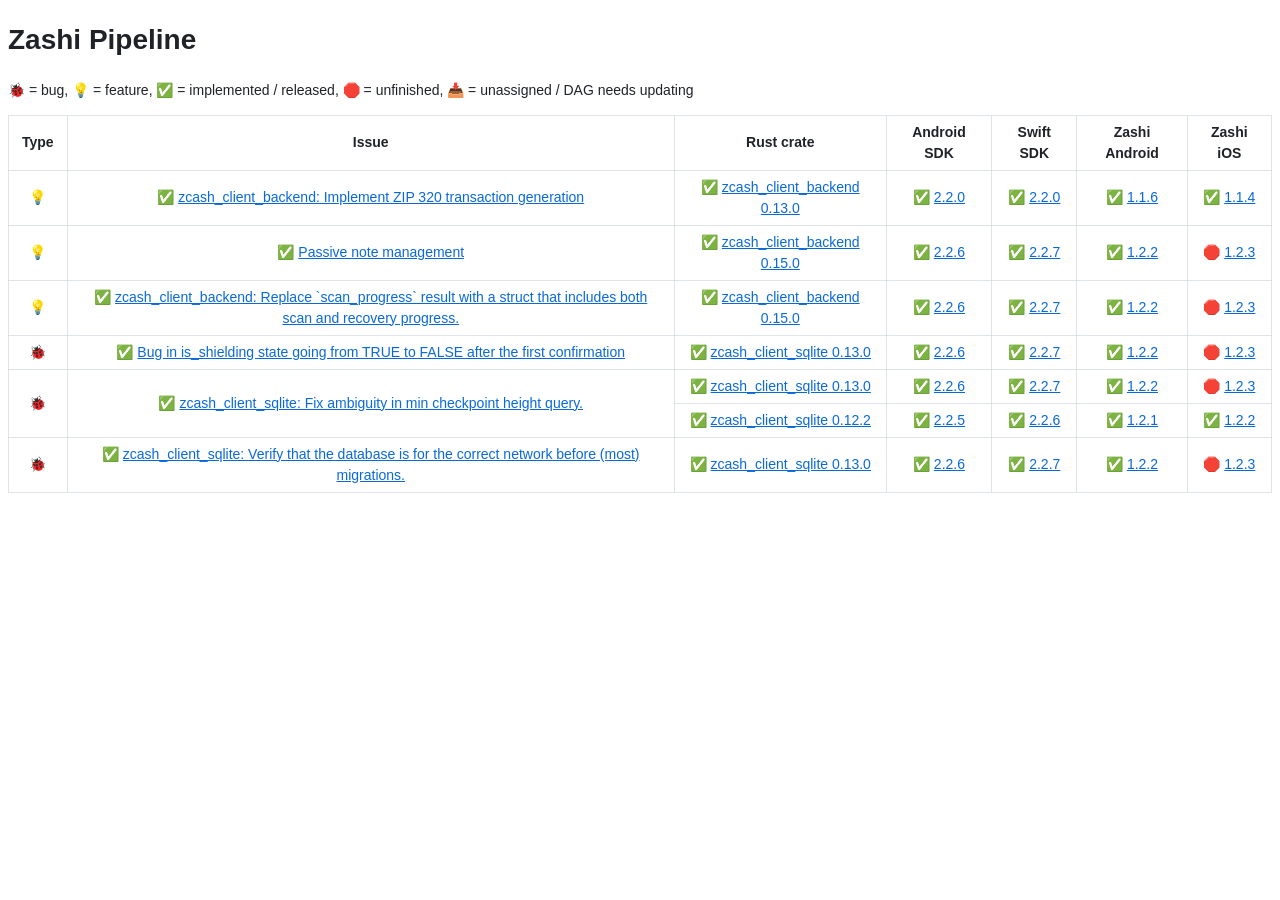
==== commit c341d315: "deploy: c1012e7e75fdf65d1db23c8aa5ad37107e6ed25b" ====
--- a/zashi-pipeline.html
+++ b/zashi-pipeline.html
@@ -63,7 +63,7 @@
         </tr>
       </thead>
       <tbody>
-<tr><td>💡</td><td>✅ <a href="https://github.com/zcash/librustzcash/issues/1167">zcash_client_backend: Implement ZIP 320 transaction generation</a></td><td>✅ <a href="https://github.com/zcash/librustzcash/issues/1338">zcash_client_backend 0.13.0</a></td><td>✅ <a href="https://github.com/Electric-Coin-Company/zcash-android-wallet-sdk/issues/1394">2.2.0</a></td><td>✅ <a href="https://github.com/Electric-Coin-Company/zcash-swift-wallet-sdk/issues/1479">2.2.0</a></td><td>✅ <a href="https://github.com/Electric-Coin-Company/zashi-android/issues/1557">1.1.6</a></td><td>✅ <a href="https://github.com/Electric-Coin-Company/zashi-ios/issues/1333">1.1.4</a></td></tr><tr><td>💡</td><td>✅ <a href="https://github.com/zcash/librustzcash/issues/1355">Passive note management</a></td><td>✅ <a href="https://github.com/zcash/librustzcash/issues/1588">zcash_client_backend 0.15.0</a></td><td>✅ <a href="https://github.com/Electric-Coin-Company/zcash-android-wallet-sdk/issues/1557">2.2.6</a></td><td>✅ <a href="https://github.com/Electric-Coin-Company/zcash-swift-wallet-sdk/issues/1503">2.2.7</a></td><td>🛑 <a href="https://github.com/Electric-Coin-Company/zashi-android/issues/1666">1.2.2</a></td><td>🛑 <a href="https://github.com/Electric-Coin-Company/zashi-ios/issues/1397">1.2.3</a></td></tr><tr><td>💡</td><td>✅ <a href="https://github.com/zcash/librustzcash/issues/1559">zcash_client_backend: Replace `scan_progress` result with a struct that includes both scan and recovery progress.</a></td><td>✅ <a href="https://github.com/zcash/librustzcash/issues/1588">zcash_client_backend 0.15.0</a></td><td>✅ <a href="https://github.com/Electric-Coin-Company/zcash-android-wallet-sdk/issues/1557">2.2.6</a></td><td>✅ <a href="https://github.com/Electric-Coin-Company/zcash-swift-wallet-sdk/issues/1503">2.2.7</a></td><td>🛑 <a href="https://github.com/Electric-Coin-Company/zashi-android/issues/1666">1.2.2</a></td><td>🛑 <a href="https://github.com/Electric-Coin-Company/zashi-ios/issues/1397">1.2.3</a></td></tr><tr><td>🐞</td><td>✅ <a href="https://github.com/zcash/librustzcash/issues/1571">Bug in is_shielding state going from TRUE to FALSE after the first confirmation</a></td><td>✅ <a href="https://github.com/zcash/librustzcash/issues/1587">zcash_client_sqlite 0.13.0</a></td><td>✅ <a href="https://github.com/Electric-Coin-Company/zcash-android-wallet-sdk/issues/1557">2.2.6</a></td><td>✅ <a href="https://github.com/Electric-Coin-Company/zcash-swift-wallet-sdk/issues/1503">2.2.7</a></td><td>🛑 <a href="https://github.com/Electric-Coin-Company/zashi-android/issues/1666">1.2.2</a></td><td>🛑 <a href="https://github.com/Electric-Coin-Company/zashi-ios/issues/1397">1.2.3</a></td></tr><tr><td rowspan="2">🐞</td><td rowspan="2">✅ <a href="https://github.com/zcash/librustzcash/pull/1583">zcash_client_sqlite: Fix ambiguity in min checkpoint height query.</a></td><td>✅ <a href="https://github.com/zcash/librustzcash/issues/1587">zcash_client_sqlite 0.13.0</a></td><td>✅ <a href="https://github.com/Electric-Coin-Company/zcash-android-wallet-sdk/issues/1557">2.2.6</a></td><td>✅ <a href="https://github.com/Electric-Coin-Company/zcash-swift-wallet-sdk/issues/1503">2.2.7</a></td><td>🛑 <a href="https://github.com/Electric-Coin-Company/zashi-android/issues/1666">1.2.2</a></td><td>🛑 <a href="https://github.com/Electric-Coin-Company/zashi-ios/issues/1397">1.2.3</a></td></tr><tr><td>✅ <a href="https://github.com/zcash/librustzcash/issues/1601">zcash_client_sqlite 0.12.2</a></td><td>✅ <a href="https://github.com/Electric-Coin-Company/zcash-android-wallet-sdk/issues/1614">2.2.5</a></td><td>✅ <a href="https://github.com/Electric-Coin-Company/zcash-swift-wallet-sdk/issues/1502">2.2.6</a></td><td>✅ <a href="https://github.com/Electric-Coin-Company/zashi-android/issues/1646">1.2.1</a></td><td>✅ <a href="https://github.com/Electric-Coin-Company/zashi-ios/issues/1394">1.2.2</a></td></tr><tr><td>🐞</td><td>✅ <a href="https://github.com/zcash/librustzcash/pull/1596">zcash_client_sqlite: Verify that the database is for the correct network before (most) migrations.</a></td><td>✅ <a href="https://github.com/zcash/librustzcash/issues/1587">zcash_client_sqlite 0.13.0</a></td><td>✅ <a href="https://github.com/Electric-Coin-Company/zcash-android-wallet-sdk/issues/1557">2.2.6</a></td><td>✅ <a href="https://github.com/Electric-Coin-Company/zcash-swift-wallet-sdk/issues/1503">2.2.7</a></td><td>🛑 <a href="https://github.com/Electric-Coin-Company/zashi-android/issues/1666">1.2.2</a></td><td>🛑 <a href="https://github.com/Electric-Coin-Company/zashi-ios/issues/1397">1.2.3</a></td></tr>
+<tr><td>💡</td><td>✅ <a href="https://github.com/zcash/librustzcash/issues/1167">zcash_client_backend: Implement ZIP 320 transaction generation</a></td><td>✅ <a href="https://github.com/zcash/librustzcash/issues/1338">zcash_client_backend 0.13.0</a></td><td>✅ <a href="https://github.com/Electric-Coin-Company/zcash-android-wallet-sdk/issues/1394">2.2.0</a></td><td>✅ <a href="https://github.com/Electric-Coin-Company/zcash-swift-wallet-sdk/issues/1479">2.2.0</a></td><td>✅ <a href="https://github.com/Electric-Coin-Company/zashi-android/issues/1557">1.1.6</a></td><td>✅ <a href="https://github.com/Electric-Coin-Company/zashi-ios/issues/1333">1.1.4</a></td></tr><tr><td>💡</td><td>✅ <a href="https://github.com/zcash/librustzcash/issues/1355">Passive note management</a></td><td>✅ <a href="https://github.com/zcash/librustzcash/issues/1588">zcash_client_backend 0.15.0</a></td><td>✅ <a href="https://github.com/Electric-Coin-Company/zcash-android-wallet-sdk/issues/1557">2.2.6</a></td><td>✅ <a href="https://github.com/Electric-Coin-Company/zcash-swift-wallet-sdk/issues/1503">2.2.7</a></td><td>✅ <a href="https://github.com/Electric-Coin-Company/zashi-android/issues/1666">1.2.2</a></td><td>🛑 <a href="https://github.com/Electric-Coin-Company/zashi-ios/issues/1397">1.2.3</a></td></tr><tr><td>💡</td><td>✅ <a href="https://github.com/zcash/librustzcash/issues/1559">zcash_client_backend: Replace `scan_progress` result with a struct that includes both scan and recovery progress.</a></td><td>✅ <a href="https://github.com/zcash/librustzcash/issues/1588">zcash_client_backend 0.15.0</a></td><td>✅ <a href="https://github.com/Electric-Coin-Company/zcash-android-wallet-sdk/issues/1557">2.2.6</a></td><td>✅ <a href="https://github.com/Electric-Coin-Company/zcash-swift-wallet-sdk/issues/1503">2.2.7</a></td><td>✅ <a href="https://github.com/Electric-Coin-Company/zashi-android/issues/1666">1.2.2</a></td><td>🛑 <a href="https://github.com/Electric-Coin-Company/zashi-ios/issues/1397">1.2.3</a></td></tr><tr><td>🐞</td><td>✅ <a href="https://github.com/zcash/librustzcash/issues/1571">Bug in is_shielding state going from TRUE to FALSE after the first confirmation</a></td><td>✅ <a href="https://github.com/zcash/librustzcash/issues/1587">zcash_client_sqlite 0.13.0</a></td><td>✅ <a href="https://github.com/Electric-Coin-Company/zcash-android-wallet-sdk/issues/1557">2.2.6</a></td><td>✅ <a href="https://github.com/Electric-Coin-Company/zcash-swift-wallet-sdk/issues/1503">2.2.7</a></td><td>✅ <a href="https://github.com/Electric-Coin-Company/zashi-android/issues/1666">1.2.2</a></td><td>🛑 <a href="https://github.com/Electric-Coin-Company/zashi-ios/issues/1397">1.2.3</a></td></tr><tr><td rowspan="2">🐞</td><td rowspan="2">✅ <a href="https://github.com/zcash/librustzcash/pull/1583">zcash_client_sqlite: Fix ambiguity in min checkpoint height query.</a></td><td>✅ <a href="https://github.com/zcash/librustzcash/issues/1587">zcash_client_sqlite 0.13.0</a></td><td>✅ <a href="https://github.com/Electric-Coin-Company/zcash-android-wallet-sdk/issues/1557">2.2.6</a></td><td>✅ <a href="https://github.com/Electric-Coin-Company/zcash-swift-wallet-sdk/issues/1503">2.2.7</a></td><td>✅ <a href="https://github.com/Electric-Coin-Company/zashi-android/issues/1666">1.2.2</a></td><td>🛑 <a href="https://github.com/Electric-Coin-Company/zashi-ios/issues/1397">1.2.3</a></td></tr><tr><td>✅ <a href="https://github.com/zcash/librustzcash/issues/1601">zcash_client_sqlite 0.12.2</a></td><td>✅ <a href="https://github.com/Electric-Coin-Company/zcash-android-wallet-sdk/issues/1614">2.2.5</a></td><td>✅ <a href="https://github.com/Electric-Coin-Company/zcash-swift-wallet-sdk/issues/1502">2.2.6</a></td><td>✅ <a href="https://github.com/Electric-Coin-Company/zashi-android/issues/1646">1.2.1</a></td><td>✅ <a href="https://github.com/Electric-Coin-Company/zashi-ios/issues/1394">1.2.2</a></td></tr><tr><td>🐞</td><td>✅ <a href="https://github.com/zcash/librustzcash/pull/1596">zcash_client_sqlite: Verify that the database is for the correct network before (most) migrations.</a></td><td>✅ <a href="https://github.com/zcash/librustzcash/issues/1587">zcash_client_sqlite 0.13.0</a></td><td>✅ <a href="https://github.com/Electric-Coin-Company/zcash-android-wallet-sdk/issues/1557">2.2.6</a></td><td>✅ <a href="https://github.com/Electric-Coin-Company/zcash-swift-wallet-sdk/issues/1503">2.2.7</a></td><td>✅ <a href="https://github.com/Electric-Coin-Company/zashi-android/issues/1666">1.2.2</a></td><td>🛑 <a href="https://github.com/Electric-Coin-Company/zashi-ios/issues/1397">1.2.3</a></td></tr>
       </tbody>
     </table>
   </body>
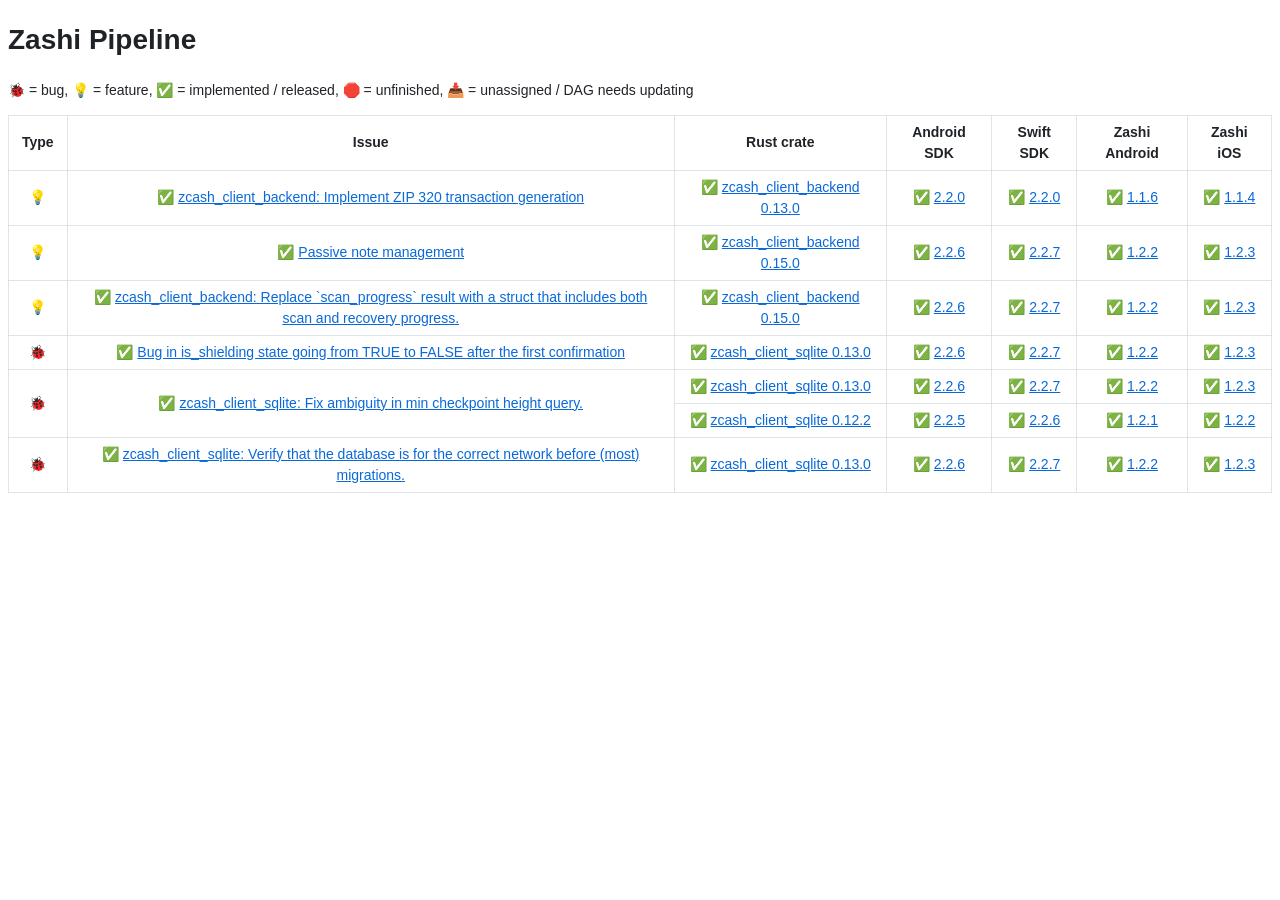
==== commit 3b36e75d: "deploy: c1012e7e75fdf65d1db23c8aa5ad37107e6ed25b" ====
--- a/zashi-pipeline.html
+++ b/zashi-pipeline.html
@@ -63,7 +63,7 @@
         </tr>
       </thead>
       <tbody>
-<tr><td>💡</td><td>✅ <a href="https://github.com/zcash/librustzcash/issues/1167">zcash_client_backend: Implement ZIP 320 transaction generation</a></td><td>✅ <a href="https://github.com/zcash/librustzcash/issues/1338">zcash_client_backend 0.13.0</a></td><td>✅ <a href="https://github.com/Electric-Coin-Company/zcash-android-wallet-sdk/issues/1394">2.2.0</a></td><td>✅ <a href="https://github.com/Electric-Coin-Company/zcash-swift-wallet-sdk/issues/1479">2.2.0</a></td><td>✅ <a href="https://github.com/Electric-Coin-Company/zashi-android/issues/1557">1.1.6</a></td><td>✅ <a href="https://github.com/Electric-Coin-Company/zashi-ios/issues/1333">1.1.4</a></td></tr><tr><td>💡</td><td>✅ <a href="https://github.com/zcash/librustzcash/issues/1355">Passive note management</a></td><td>✅ <a href="https://github.com/zcash/librustzcash/issues/1588">zcash_client_backend 0.15.0</a></td><td>✅ <a href="https://github.com/Electric-Coin-Company/zcash-android-wallet-sdk/issues/1557">2.2.6</a></td><td>✅ <a href="https://github.com/Electric-Coin-Company/zcash-swift-wallet-sdk/issues/1503">2.2.7</a></td><td>✅ <a href="https://github.com/Electric-Coin-Company/zashi-android/issues/1666">1.2.2</a></td><td>🛑 <a href="https://github.com/Electric-Coin-Company/zashi-ios/issues/1397">1.2.3</a></td></tr><tr><td>💡</td><td>✅ <a href="https://github.com/zcash/librustzcash/issues/1559">zcash_client_backend: Replace `scan_progress` result with a struct that includes both scan and recovery progress.</a></td><td>✅ <a href="https://github.com/zcash/librustzcash/issues/1588">zcash_client_backend 0.15.0</a></td><td>✅ <a href="https://github.com/Electric-Coin-Company/zcash-android-wallet-sdk/issues/1557">2.2.6</a></td><td>✅ <a href="https://github.com/Electric-Coin-Company/zcash-swift-wallet-sdk/issues/1503">2.2.7</a></td><td>✅ <a href="https://github.com/Electric-Coin-Company/zashi-android/issues/1666">1.2.2</a></td><td>🛑 <a href="https://github.com/Electric-Coin-Company/zashi-ios/issues/1397">1.2.3</a></td></tr><tr><td>🐞</td><td>✅ <a href="https://github.com/zcash/librustzcash/issues/1571">Bug in is_shielding state going from TRUE to FALSE after the first confirmation</a></td><td>✅ <a href="https://github.com/zcash/librustzcash/issues/1587">zcash_client_sqlite 0.13.0</a></td><td>✅ <a href="https://github.com/Electric-Coin-Company/zcash-android-wallet-sdk/issues/1557">2.2.6</a></td><td>✅ <a href="https://github.com/Electric-Coin-Company/zcash-swift-wallet-sdk/issues/1503">2.2.7</a></td><td>✅ <a href="https://github.com/Electric-Coin-Company/zashi-android/issues/1666">1.2.2</a></td><td>🛑 <a href="https://github.com/Electric-Coin-Company/zashi-ios/issues/1397">1.2.3</a></td></tr><tr><td rowspan="2">🐞</td><td rowspan="2">✅ <a href="https://github.com/zcash/librustzcash/pull/1583">zcash_client_sqlite: Fix ambiguity in min checkpoint height query.</a></td><td>✅ <a href="https://github.com/zcash/librustzcash/issues/1587">zcash_client_sqlite 0.13.0</a></td><td>✅ <a href="https://github.com/Electric-Coin-Company/zcash-android-wallet-sdk/issues/1557">2.2.6</a></td><td>✅ <a href="https://github.com/Electric-Coin-Company/zcash-swift-wallet-sdk/issues/1503">2.2.7</a></td><td>✅ <a href="https://github.com/Electric-Coin-Company/zashi-android/issues/1666">1.2.2</a></td><td>🛑 <a href="https://github.com/Electric-Coin-Company/zashi-ios/issues/1397">1.2.3</a></td></tr><tr><td>✅ <a href="https://github.com/zcash/librustzcash/issues/1601">zcash_client_sqlite 0.12.2</a></td><td>✅ <a href="https://github.com/Electric-Coin-Company/zcash-android-wallet-sdk/issues/1614">2.2.5</a></td><td>✅ <a href="https://github.com/Electric-Coin-Company/zcash-swift-wallet-sdk/issues/1502">2.2.6</a></td><td>✅ <a href="https://github.com/Electric-Coin-Company/zashi-android/issues/1646">1.2.1</a></td><td>✅ <a href="https://github.com/Electric-Coin-Company/zashi-ios/issues/1394">1.2.2</a></td></tr><tr><td>🐞</td><td>✅ <a href="https://github.com/zcash/librustzcash/pull/1596">zcash_client_sqlite: Verify that the database is for the correct network before (most) migrations.</a></td><td>✅ <a href="https://github.com/zcash/librustzcash/issues/1587">zcash_client_sqlite 0.13.0</a></td><td>✅ <a href="https://github.com/Electric-Coin-Company/zcash-android-wallet-sdk/issues/1557">2.2.6</a></td><td>✅ <a href="https://github.com/Electric-Coin-Company/zcash-swift-wallet-sdk/issues/1503">2.2.7</a></td><td>✅ <a href="https://github.com/Electric-Coin-Company/zashi-android/issues/1666">1.2.2</a></td><td>🛑 <a href="https://github.com/Electric-Coin-Company/zashi-ios/issues/1397">1.2.3</a></td></tr>
+<tr><td>💡</td><td>✅ <a href="https://github.com/zcash/librustzcash/issues/1167">zcash_client_backend: Implement ZIP 320 transaction generation</a></td><td>✅ <a href="https://github.com/zcash/librustzcash/issues/1338">zcash_client_backend 0.13.0</a></td><td>✅ <a href="https://github.com/Electric-Coin-Company/zcash-android-wallet-sdk/issues/1394">2.2.0</a></td><td>✅ <a href="https://github.com/Electric-Coin-Company/zcash-swift-wallet-sdk/issues/1479">2.2.0</a></td><td>✅ <a href="https://github.com/Electric-Coin-Company/zashi-android/issues/1557">1.1.6</a></td><td>✅ <a href="https://github.com/Electric-Coin-Company/zashi-ios/issues/1333">1.1.4</a></td></tr><tr><td>💡</td><td>✅ <a href="https://github.com/zcash/librustzcash/issues/1355">Passive note management</a></td><td>✅ <a href="https://github.com/zcash/librustzcash/issues/1588">zcash_client_backend 0.15.0</a></td><td>✅ <a href="https://github.com/Electric-Coin-Company/zcash-android-wallet-sdk/issues/1557">2.2.6</a></td><td>✅ <a href="https://github.com/Electric-Coin-Company/zcash-swift-wallet-sdk/issues/1503">2.2.7</a></td><td>✅ <a href="https://github.com/Electric-Coin-Company/zashi-android/issues/1666">1.2.2</a></td><td>✅ <a href="https://github.com/Electric-Coin-Company/zashi-ios/issues/1397">1.2.3</a></td></tr><tr><td>💡</td><td>✅ <a href="https://github.com/zcash/librustzcash/issues/1559">zcash_client_backend: Replace `scan_progress` result with a struct that includes both scan and recovery progress.</a></td><td>✅ <a href="https://github.com/zcash/librustzcash/issues/1588">zcash_client_backend 0.15.0</a></td><td>✅ <a href="https://github.com/Electric-Coin-Company/zcash-android-wallet-sdk/issues/1557">2.2.6</a></td><td>✅ <a href="https://github.com/Electric-Coin-Company/zcash-swift-wallet-sdk/issues/1503">2.2.7</a></td><td>✅ <a href="https://github.com/Electric-Coin-Company/zashi-android/issues/1666">1.2.2</a></td><td>✅ <a href="https://github.com/Electric-Coin-Company/zashi-ios/issues/1397">1.2.3</a></td></tr><tr><td>🐞</td><td>✅ <a href="https://github.com/zcash/librustzcash/issues/1571">Bug in is_shielding state going from TRUE to FALSE after the first confirmation</a></td><td>✅ <a href="https://github.com/zcash/librustzcash/issues/1587">zcash_client_sqlite 0.13.0</a></td><td>✅ <a href="https://github.com/Electric-Coin-Company/zcash-android-wallet-sdk/issues/1557">2.2.6</a></td><td>✅ <a href="https://github.com/Electric-Coin-Company/zcash-swift-wallet-sdk/issues/1503">2.2.7</a></td><td>✅ <a href="https://github.com/Electric-Coin-Company/zashi-android/issues/1666">1.2.2</a></td><td>✅ <a href="https://github.com/Electric-Coin-Company/zashi-ios/issues/1397">1.2.3</a></td></tr><tr><td rowspan="2">🐞</td><td rowspan="2">✅ <a href="https://github.com/zcash/librustzcash/pull/1583">zcash_client_sqlite: Fix ambiguity in min checkpoint height query.</a></td><td>✅ <a href="https://github.com/zcash/librustzcash/issues/1587">zcash_client_sqlite 0.13.0</a></td><td>✅ <a href="https://github.com/Electric-Coin-Company/zcash-android-wallet-sdk/issues/1557">2.2.6</a></td><td>✅ <a href="https://github.com/Electric-Coin-Company/zcash-swift-wallet-sdk/issues/1503">2.2.7</a></td><td>✅ <a href="https://github.com/Electric-Coin-Company/zashi-android/issues/1666">1.2.2</a></td><td>✅ <a href="https://github.com/Electric-Coin-Company/zashi-ios/issues/1397">1.2.3</a></td></tr><tr><td>✅ <a href="https://github.com/zcash/librustzcash/issues/1601">zcash_client_sqlite 0.12.2</a></td><td>✅ <a href="https://github.com/Electric-Coin-Company/zcash-android-wallet-sdk/issues/1614">2.2.5</a></td><td>✅ <a href="https://github.com/Electric-Coin-Company/zcash-swift-wallet-sdk/issues/1502">2.2.6</a></td><td>✅ <a href="https://github.com/Electric-Coin-Company/zashi-android/issues/1646">1.2.1</a></td><td>✅ <a href="https://github.com/Electric-Coin-Company/zashi-ios/issues/1394">1.2.2</a></td></tr><tr><td>🐞</td><td>✅ <a href="https://github.com/zcash/librustzcash/pull/1596">zcash_client_sqlite: Verify that the database is for the correct network before (most) migrations.</a></td><td>✅ <a href="https://github.com/zcash/librustzcash/issues/1587">zcash_client_sqlite 0.13.0</a></td><td>✅ <a href="https://github.com/Electric-Coin-Company/zcash-android-wallet-sdk/issues/1557">2.2.6</a></td><td>✅ <a href="https://github.com/Electric-Coin-Company/zcash-swift-wallet-sdk/issues/1503">2.2.7</a></td><td>✅ <a href="https://github.com/Electric-Coin-Company/zashi-android/issues/1666">1.2.2</a></td><td>✅ <a href="https://github.com/Electric-Coin-Company/zashi-ios/issues/1397">1.2.3</a></td></tr>
       </tbody>
     </table>
   </body>
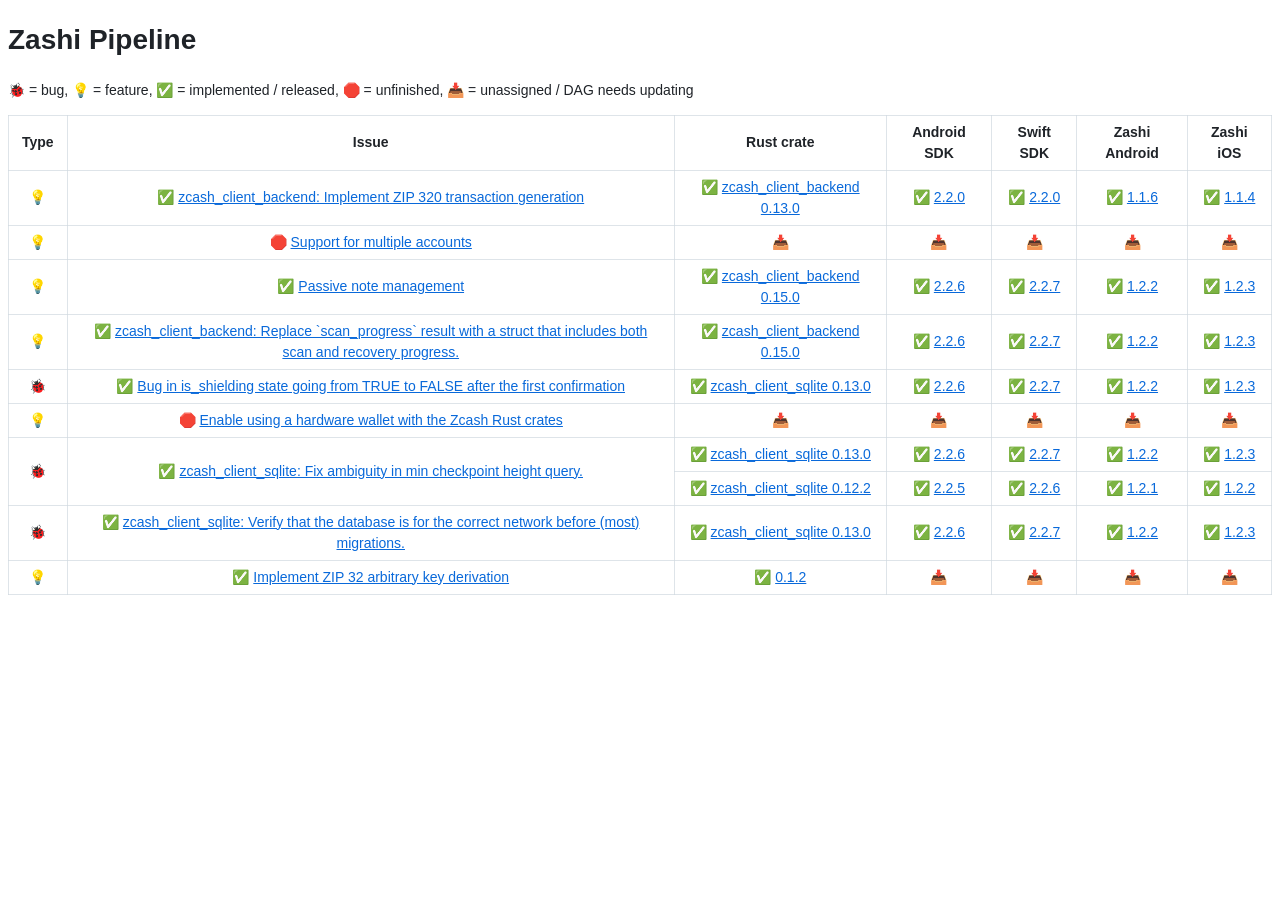
==== commit 51e5040f: "deploy: f9f58fdcdfabd33260f6d306e023aee1f61cd575" ====
--- a/zashi-pipeline.html
+++ b/zashi-pipeline.html
@@ -63,7 +63,7 @@
         </tr>
       </thead>
       <tbody>
-<tr><td>💡</td><td>✅ <a href="https://github.com/zcash/librustzcash/issues/1167">zcash_client_backend: Implement ZIP 320 transaction generation</a></td><td>✅ <a href="https://github.com/zcash/librustzcash/issues/1338">zcash_client_backend 0.13.0</a></td><td>✅ <a href="https://github.com/Electric-Coin-Company/zcash-android-wallet-sdk/issues/1394">2.2.0</a></td><td>✅ <a href="https://github.com/Electric-Coin-Company/zcash-swift-wallet-sdk/issues/1479">2.2.0</a></td><td>✅ <a href="https://github.com/Electric-Coin-Company/zashi-android/issues/1557">1.1.6</a></td><td>✅ <a href="https://github.com/Electric-Coin-Company/zashi-ios/issues/1333">1.1.4</a></td></tr><tr><td>💡</td><td>✅ <a href="https://github.com/zcash/librustzcash/issues/1355">Passive note management</a></td><td>✅ <a href="https://github.com/zcash/librustzcash/issues/1588">zcash_client_backend 0.15.0</a></td><td>✅ <a href="https://github.com/Electric-Coin-Company/zcash-android-wallet-sdk/issues/1557">2.2.6</a></td><td>✅ <a href="https://github.com/Electric-Coin-Company/zcash-swift-wallet-sdk/issues/1503">2.2.7</a></td><td>✅ <a href="https://github.com/Electric-Coin-Company/zashi-android/issues/1666">1.2.2</a></td><td>✅ <a href="https://github.com/Electric-Coin-Company/zashi-ios/issues/1397">1.2.3</a></td></tr><tr><td>💡</td><td>✅ <a href="https://github.com/zcash/librustzcash/issues/1559">zcash_client_backend: Replace `scan_progress` result with a struct that includes both scan and recovery progress.</a></td><td>✅ <a href="https://github.com/zcash/librustzcash/issues/1588">zcash_client_backend 0.15.0</a></td><td>✅ <a href="https://github.com/Electric-Coin-Company/zcash-android-wallet-sdk/issues/1557">2.2.6</a></td><td>✅ <a href="https://github.com/Electric-Coin-Company/zcash-swift-wallet-sdk/issues/1503">2.2.7</a></td><td>✅ <a href="https://github.com/Electric-Coin-Company/zashi-android/issues/1666">1.2.2</a></td><td>✅ <a href="https://github.com/Electric-Coin-Company/zashi-ios/issues/1397">1.2.3</a></td></tr><tr><td>🐞</td><td>✅ <a href="https://github.com/zcash/librustzcash/issues/1571">Bug in is_shielding state going from TRUE to FALSE after the first confirmation</a></td><td>✅ <a href="https://github.com/zcash/librustzcash/issues/1587">zcash_client_sqlite 0.13.0</a></td><td>✅ <a href="https://github.com/Electric-Coin-Company/zcash-android-wallet-sdk/issues/1557">2.2.6</a></td><td>✅ <a href="https://github.com/Electric-Coin-Company/zcash-swift-wallet-sdk/issues/1503">2.2.7</a></td><td>✅ <a href="https://github.com/Electric-Coin-Company/zashi-android/issues/1666">1.2.2</a></td><td>✅ <a href="https://github.com/Electric-Coin-Company/zashi-ios/issues/1397">1.2.3</a></td></tr><tr><td rowspan="2">🐞</td><td rowspan="2">✅ <a href="https://github.com/zcash/librustzcash/pull/1583">zcash_client_sqlite: Fix ambiguity in min checkpoint height query.</a></td><td>✅ <a href="https://github.com/zcash/librustzcash/issues/1587">zcash_client_sqlite 0.13.0</a></td><td>✅ <a href="https://github.com/Electric-Coin-Company/zcash-android-wallet-sdk/issues/1557">2.2.6</a></td><td>✅ <a href="https://github.com/Electric-Coin-Company/zcash-swift-wallet-sdk/issues/1503">2.2.7</a></td><td>✅ <a href="https://github.com/Electric-Coin-Company/zashi-android/issues/1666">1.2.2</a></td><td>✅ <a href="https://github.com/Electric-Coin-Company/zashi-ios/issues/1397">1.2.3</a></td></tr><tr><td>✅ <a href="https://github.com/zcash/librustzcash/issues/1601">zcash_client_sqlite 0.12.2</a></td><td>✅ <a href="https://github.com/Electric-Coin-Company/zcash-android-wallet-sdk/issues/1614">2.2.5</a></td><td>✅ <a href="https://github.com/Electric-Coin-Company/zcash-swift-wallet-sdk/issues/1502">2.2.6</a></td><td>✅ <a href="https://github.com/Electric-Coin-Company/zashi-android/issues/1646">1.2.1</a></td><td>✅ <a href="https://github.com/Electric-Coin-Company/zashi-ios/issues/1394">1.2.2</a></td></tr><tr><td>🐞</td><td>✅ <a href="https://github.com/zcash/librustzcash/pull/1596">zcash_client_sqlite: Verify that the database is for the correct network before (most) migrations.</a></td><td>✅ <a href="https://github.com/zcash/librustzcash/issues/1587">zcash_client_sqlite 0.13.0</a></td><td>✅ <a href="https://github.com/Electric-Coin-Company/zcash-android-wallet-sdk/issues/1557">2.2.6</a></td><td>✅ <a href="https://github.com/Electric-Coin-Company/zcash-swift-wallet-sdk/issues/1503">2.2.7</a></td><td>✅ <a href="https://github.com/Electric-Coin-Company/zashi-android/issues/1666">1.2.2</a></td><td>✅ <a href="https://github.com/Electric-Coin-Company/zashi-ios/issues/1397">1.2.3</a></td></tr>
+<tr><td>💡</td><td>✅ <a href="https://github.com/zcash/librustzcash/issues/1167">zcash_client_backend: Implement ZIP 320 transaction generation</a></td><td>✅ <a href="https://github.com/zcash/librustzcash/issues/1338">zcash_client_backend 0.13.0</a></td><td>✅ <a href="https://github.com/Electric-Coin-Company/zcash-android-wallet-sdk/issues/1394">2.2.0</a></td><td>✅ <a href="https://github.com/Electric-Coin-Company/zcash-swift-wallet-sdk/issues/1479">2.2.0</a></td><td>✅ <a href="https://github.com/Electric-Coin-Company/zashi-android/issues/1557">1.1.6</a></td><td>✅ <a href="https://github.com/Electric-Coin-Company/zashi-ios/issues/1333">1.1.4</a></td></tr><tr><td>💡</td><td>🛑 <a href="https://github.com/zcash/librustzcash/issues/1335">Support for multiple accounts</a></td><td>📥</td><td>📥</td><td>📥</td><td>📥</td><td>📥</td></tr><tr><td>💡</td><td>✅ <a href="https://github.com/zcash/librustzcash/issues/1355">Passive note management</a></td><td>✅ <a href="https://github.com/zcash/librustzcash/issues/1588">zcash_client_backend 0.15.0</a></td><td>✅ <a href="https://github.com/Electric-Coin-Company/zcash-android-wallet-sdk/issues/1557">2.2.6</a></td><td>✅ <a href="https://github.com/Electric-Coin-Company/zcash-swift-wallet-sdk/issues/1503">2.2.7</a></td><td>✅ <a href="https://github.com/Electric-Coin-Company/zashi-android/issues/1666">1.2.2</a></td><td>✅ <a href="https://github.com/Electric-Coin-Company/zashi-ios/issues/1397">1.2.3</a></td></tr><tr><td>💡</td><td>✅ <a href="https://github.com/zcash/librustzcash/issues/1559">zcash_client_backend: Replace `scan_progress` result with a struct that includes both scan and recovery progress.</a></td><td>✅ <a href="https://github.com/zcash/librustzcash/issues/1588">zcash_client_backend 0.15.0</a></td><td>✅ <a href="https://github.com/Electric-Coin-Company/zcash-android-wallet-sdk/issues/1557">2.2.6</a></td><td>✅ <a href="https://github.com/Electric-Coin-Company/zcash-swift-wallet-sdk/issues/1503">2.2.7</a></td><td>✅ <a href="https://github.com/Electric-Coin-Company/zashi-android/issues/1666">1.2.2</a></td><td>✅ <a href="https://github.com/Electric-Coin-Company/zashi-ios/issues/1397">1.2.3</a></td></tr><tr><td>🐞</td><td>✅ <a href="https://github.com/zcash/librustzcash/issues/1571">Bug in is_shielding state going from TRUE to FALSE after the first confirmation</a></td><td>✅ <a href="https://github.com/zcash/librustzcash/issues/1587">zcash_client_sqlite 0.13.0</a></td><td>✅ <a href="https://github.com/Electric-Coin-Company/zcash-android-wallet-sdk/issues/1557">2.2.6</a></td><td>✅ <a href="https://github.com/Electric-Coin-Company/zcash-swift-wallet-sdk/issues/1503">2.2.7</a></td><td>✅ <a href="https://github.com/Electric-Coin-Company/zashi-android/issues/1666">1.2.2</a></td><td>✅ <a href="https://github.com/Electric-Coin-Company/zashi-ios/issues/1397">1.2.3</a></td></tr><tr><td>💡</td><td>🛑 <a href="https://github.com/zcash/librustzcash/issues/1612">Enable using a hardware wallet with the Zcash Rust crates</a></td><td>📥</td><td>📥</td><td>📥</td><td>📥</td><td>📥</td></tr><tr><td rowspan="2">🐞</td><td rowspan="2">✅ <a href="https://github.com/zcash/librustzcash/pull/1583">zcash_client_sqlite: Fix ambiguity in min checkpoint height query.</a></td><td>✅ <a href="https://github.com/zcash/librustzcash/issues/1587">zcash_client_sqlite 0.13.0</a></td><td>✅ <a href="https://github.com/Electric-Coin-Company/zcash-android-wallet-sdk/issues/1557">2.2.6</a></td><td>✅ <a href="https://github.com/Electric-Coin-Company/zcash-swift-wallet-sdk/issues/1503">2.2.7</a></td><td>✅ <a href="https://github.com/Electric-Coin-Company/zashi-android/issues/1666">1.2.2</a></td><td>✅ <a href="https://github.com/Electric-Coin-Company/zashi-ios/issues/1397">1.2.3</a></td></tr><tr><td>✅ <a href="https://github.com/zcash/librustzcash/issues/1601">zcash_client_sqlite 0.12.2</a></td><td>✅ <a href="https://github.com/Electric-Coin-Company/zcash-android-wallet-sdk/issues/1614">2.2.5</a></td><td>✅ <a href="https://github.com/Electric-Coin-Company/zcash-swift-wallet-sdk/issues/1502">2.2.6</a></td><td>✅ <a href="https://github.com/Electric-Coin-Company/zashi-android/issues/1646">1.2.1</a></td><td>✅ <a href="https://github.com/Electric-Coin-Company/zashi-ios/issues/1394">1.2.2</a></td></tr><tr><td>🐞</td><td>✅ <a href="https://github.com/zcash/librustzcash/pull/1596">zcash_client_sqlite: Verify that the database is for the correct network before (most) migrations.</a></td><td>✅ <a href="https://github.com/zcash/librustzcash/issues/1587">zcash_client_sqlite 0.13.0</a></td><td>✅ <a href="https://github.com/Electric-Coin-Company/zcash-android-wallet-sdk/issues/1557">2.2.6</a></td><td>✅ <a href="https://github.com/Electric-Coin-Company/zcash-swift-wallet-sdk/issues/1503">2.2.7</a></td><td>✅ <a href="https://github.com/Electric-Coin-Company/zashi-android/issues/1666">1.2.2</a></td><td>✅ <a href="https://github.com/Electric-Coin-Company/zashi-ios/issues/1397">1.2.3</a></td></tr><tr><td>💡</td><td>✅ <a href="https://github.com/zcash/zip32/issues/20">Implement ZIP 32 arbitrary key derivation</a></td><td>✅ <a href="https://github.com/zcash/zip32/issues/21">0.1.2</a></td><td>📥</td><td>📥</td><td>📥</td><td>📥</td></tr>
       </tbody>
     </table>
   </body>
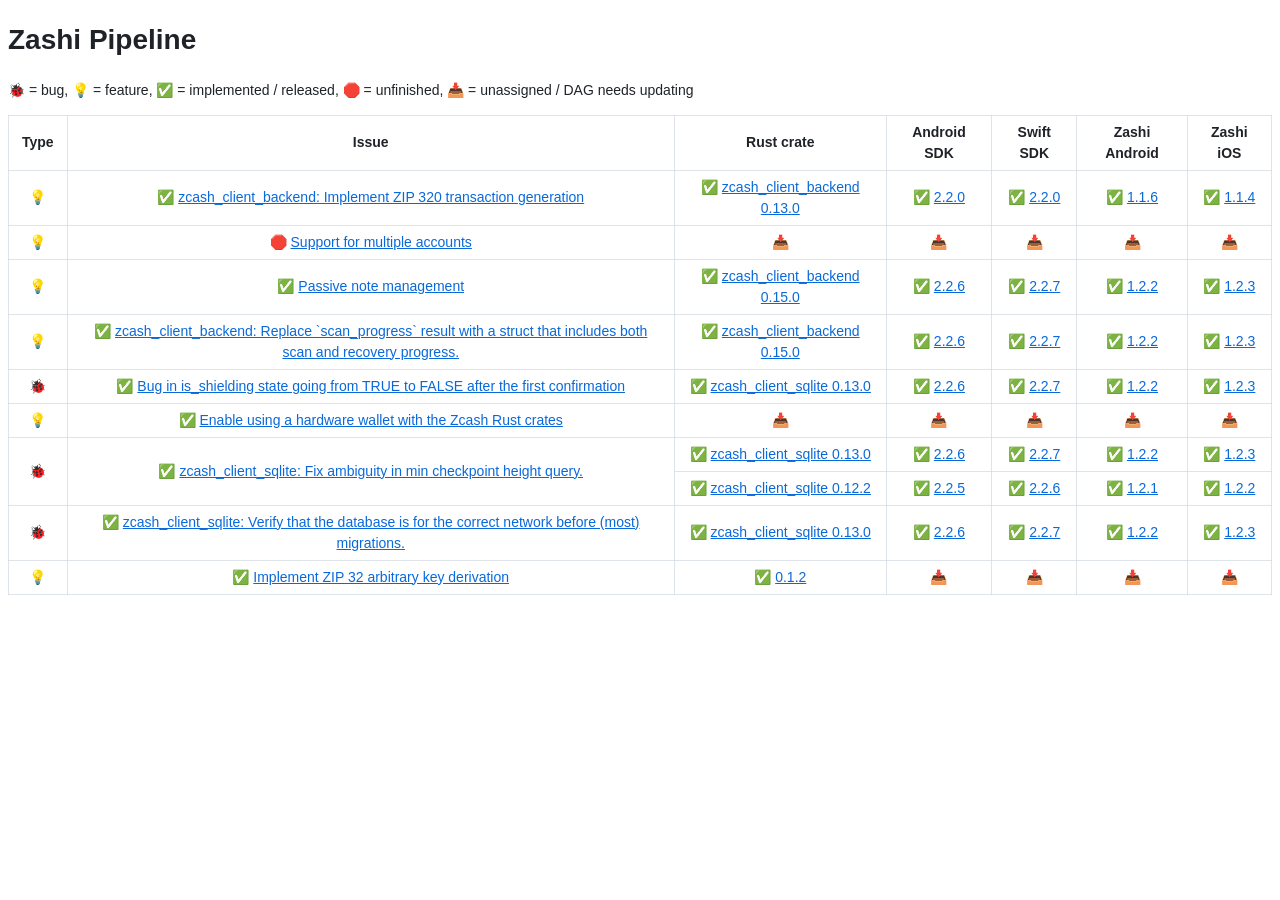
==== commit 63fc0c22: "deploy: b1681021bce4e779f488a50a7643457d4724d645" ====
--- a/zashi-pipeline.html
+++ b/zashi-pipeline.html
@@ -63,7 +63,7 @@
         </tr>
       </thead>
       <tbody>
-<tr><td>💡</td><td>✅ <a href="https://github.com/zcash/librustzcash/issues/1167">zcash_client_backend: Implement ZIP 320 transaction generation</a></td><td>✅ <a href="https://github.com/zcash/librustzcash/issues/1338">zcash_client_backend 0.13.0</a></td><td>✅ <a href="https://github.com/Electric-Coin-Company/zcash-android-wallet-sdk/issues/1394">2.2.0</a></td><td>✅ <a href="https://github.com/Electric-Coin-Company/zcash-swift-wallet-sdk/issues/1479">2.2.0</a></td><td>✅ <a href="https://github.com/Electric-Coin-Company/zashi-android/issues/1557">1.1.6</a></td><td>✅ <a href="https://github.com/Electric-Coin-Company/zashi-ios/issues/1333">1.1.4</a></td></tr><tr><td>💡</td><td>🛑 <a href="https://github.com/zcash/librustzcash/issues/1335">Support for multiple accounts</a></td><td>📥</td><td>📥</td><td>📥</td><td>📥</td><td>📥</td></tr><tr><td>💡</td><td>✅ <a href="https://github.com/zcash/librustzcash/issues/1355">Passive note management</a></td><td>✅ <a href="https://github.com/zcash/librustzcash/issues/1588">zcash_client_backend 0.15.0</a></td><td>✅ <a href="https://github.com/Electric-Coin-Company/zcash-android-wallet-sdk/issues/1557">2.2.6</a></td><td>✅ <a href="https://github.com/Electric-Coin-Company/zcash-swift-wallet-sdk/issues/1503">2.2.7</a></td><td>✅ <a href="https://github.com/Electric-Coin-Company/zashi-android/issues/1666">1.2.2</a></td><td>✅ <a href="https://github.com/Electric-Coin-Company/zashi-ios/issues/1397">1.2.3</a></td></tr><tr><td>💡</td><td>✅ <a href="https://github.com/zcash/librustzcash/issues/1559">zcash_client_backend: Replace `scan_progress` result with a struct that includes both scan and recovery progress.</a></td><td>✅ <a href="https://github.com/zcash/librustzcash/issues/1588">zcash_client_backend 0.15.0</a></td><td>✅ <a href="https://github.com/Electric-Coin-Company/zcash-android-wallet-sdk/issues/1557">2.2.6</a></td><td>✅ <a href="https://github.com/Electric-Coin-Company/zcash-swift-wallet-sdk/issues/1503">2.2.7</a></td><td>✅ <a href="https://github.com/Electric-Coin-Company/zashi-android/issues/1666">1.2.2</a></td><td>✅ <a href="https://github.com/Electric-Coin-Company/zashi-ios/issues/1397">1.2.3</a></td></tr><tr><td>🐞</td><td>✅ <a href="https://github.com/zcash/librustzcash/issues/1571">Bug in is_shielding state going from TRUE to FALSE after the first confirmation</a></td><td>✅ <a href="https://github.com/zcash/librustzcash/issues/1587">zcash_client_sqlite 0.13.0</a></td><td>✅ <a href="https://github.com/Electric-Coin-Company/zcash-android-wallet-sdk/issues/1557">2.2.6</a></td><td>✅ <a href="https://github.com/Electric-Coin-Company/zcash-swift-wallet-sdk/issues/1503">2.2.7</a></td><td>✅ <a href="https://github.com/Electric-Coin-Company/zashi-android/issues/1666">1.2.2</a></td><td>✅ <a href="https://github.com/Electric-Coin-Company/zashi-ios/issues/1397">1.2.3</a></td></tr><tr><td>💡</td><td>🛑 <a href="https://github.com/zcash/librustzcash/issues/1612">Enable using a hardware wallet with the Zcash Rust crates</a></td><td>📥</td><td>📥</td><td>📥</td><td>📥</td><td>📥</td></tr><tr><td rowspan="2">🐞</td><td rowspan="2">✅ <a href="https://github.com/zcash/librustzcash/pull/1583">zcash_client_sqlite: Fix ambiguity in min checkpoint height query.</a></td><td>✅ <a href="https://github.com/zcash/librustzcash/issues/1587">zcash_client_sqlite 0.13.0</a></td><td>✅ <a href="https://github.com/Electric-Coin-Company/zcash-android-wallet-sdk/issues/1557">2.2.6</a></td><td>✅ <a href="https://github.com/Electric-Coin-Company/zcash-swift-wallet-sdk/issues/1503">2.2.7</a></td><td>✅ <a href="https://github.com/Electric-Coin-Company/zashi-android/issues/1666">1.2.2</a></td><td>✅ <a href="https://github.com/Electric-Coin-Company/zashi-ios/issues/1397">1.2.3</a></td></tr><tr><td>✅ <a href="https://github.com/zcash/librustzcash/issues/1601">zcash_client_sqlite 0.12.2</a></td><td>✅ <a href="https://github.com/Electric-Coin-Company/zcash-android-wallet-sdk/issues/1614">2.2.5</a></td><td>✅ <a href="https://github.com/Electric-Coin-Company/zcash-swift-wallet-sdk/issues/1502">2.2.6</a></td><td>✅ <a href="https://github.com/Electric-Coin-Company/zashi-android/issues/1646">1.2.1</a></td><td>✅ <a href="https://github.com/Electric-Coin-Company/zashi-ios/issues/1394">1.2.2</a></td></tr><tr><td>🐞</td><td>✅ <a href="https://github.com/zcash/librustzcash/pull/1596">zcash_client_sqlite: Verify that the database is for the correct network before (most) migrations.</a></td><td>✅ <a href="https://github.com/zcash/librustzcash/issues/1587">zcash_client_sqlite 0.13.0</a></td><td>✅ <a href="https://github.com/Electric-Coin-Company/zcash-android-wallet-sdk/issues/1557">2.2.6</a></td><td>✅ <a href="https://github.com/Electric-Coin-Company/zcash-swift-wallet-sdk/issues/1503">2.2.7</a></td><td>✅ <a href="https://github.com/Electric-Coin-Company/zashi-android/issues/1666">1.2.2</a></td><td>✅ <a href="https://github.com/Electric-Coin-Company/zashi-ios/issues/1397">1.2.3</a></td></tr><tr><td>💡</td><td>✅ <a href="https://github.com/zcash/zip32/issues/20">Implement ZIP 32 arbitrary key derivation</a></td><td>✅ <a href="https://github.com/zcash/zip32/issues/21">0.1.2</a></td><td>📥</td><td>📥</td><td>📥</td><td>📥</td></tr>
+<tr><td>💡</td><td>✅ <a href="https://github.com/zcash/librustzcash/issues/1167">zcash_client_backend: Implement ZIP 320 transaction generation</a></td><td>✅ <a href="https://github.com/zcash/librustzcash/issues/1338">zcash_client_backend 0.13.0</a></td><td>✅ <a href="https://github.com/Electric-Coin-Company/zcash-android-wallet-sdk/issues/1394">2.2.0</a></td><td>✅ <a href="https://github.com/Electric-Coin-Company/zcash-swift-wallet-sdk/issues/1479">2.2.0</a></td><td>✅ <a href="https://github.com/Electric-Coin-Company/zashi-android/issues/1557">1.1.6</a></td><td>✅ <a href="https://github.com/Electric-Coin-Company/zashi-ios/issues/1333">1.1.4</a></td></tr><tr><td>💡</td><td>🛑 <a href="https://github.com/zcash/librustzcash/issues/1335">Support for multiple accounts</a></td><td>📥</td><td>📥</td><td>📥</td><td>📥</td><td>📥</td></tr><tr><td>💡</td><td>✅ <a href="https://github.com/zcash/librustzcash/issues/1355">Passive note management</a></td><td>✅ <a href="https://github.com/zcash/librustzcash/issues/1588">zcash_client_backend 0.15.0</a></td><td>✅ <a href="https://github.com/Electric-Coin-Company/zcash-android-wallet-sdk/issues/1557">2.2.6</a></td><td>✅ <a href="https://github.com/Electric-Coin-Company/zcash-swift-wallet-sdk/issues/1503">2.2.7</a></td><td>✅ <a href="https://github.com/Electric-Coin-Company/zashi-android/issues/1666">1.2.2</a></td><td>✅ <a href="https://github.com/Electric-Coin-Company/zashi-ios/issues/1397">1.2.3</a></td></tr><tr><td>💡</td><td>✅ <a href="https://github.com/zcash/librustzcash/issues/1559">zcash_client_backend: Replace `scan_progress` result with a struct that includes both scan and recovery progress.</a></td><td>✅ <a href="https://github.com/zcash/librustzcash/issues/1588">zcash_client_backend 0.15.0</a></td><td>✅ <a href="https://github.com/Electric-Coin-Company/zcash-android-wallet-sdk/issues/1557">2.2.6</a></td><td>✅ <a href="https://github.com/Electric-Coin-Company/zcash-swift-wallet-sdk/issues/1503">2.2.7</a></td><td>✅ <a href="https://github.com/Electric-Coin-Company/zashi-android/issues/1666">1.2.2</a></td><td>✅ <a href="https://github.com/Electric-Coin-Company/zashi-ios/issues/1397">1.2.3</a></td></tr><tr><td>🐞</td><td>✅ <a href="https://github.com/zcash/librustzcash/issues/1571">Bug in is_shielding state going from TRUE to FALSE after the first confirmation</a></td><td>✅ <a href="https://github.com/zcash/librustzcash/issues/1587">zcash_client_sqlite 0.13.0</a></td><td>✅ <a href="https://github.com/Electric-Coin-Company/zcash-android-wallet-sdk/issues/1557">2.2.6</a></td><td>✅ <a href="https://github.com/Electric-Coin-Company/zcash-swift-wallet-sdk/issues/1503">2.2.7</a></td><td>✅ <a href="https://github.com/Electric-Coin-Company/zashi-android/issues/1666">1.2.2</a></td><td>✅ <a href="https://github.com/Electric-Coin-Company/zashi-ios/issues/1397">1.2.3</a></td></tr><tr><td>💡</td><td>✅ <a href="https://github.com/zcash/librustzcash/issues/1612">Enable using a hardware wallet with the Zcash Rust crates</a></td><td>📥</td><td>📥</td><td>📥</td><td>📥</td><td>📥</td></tr><tr><td rowspan="2">🐞</td><td rowspan="2">✅ <a href="https://github.com/zcash/librustzcash/pull/1583">zcash_client_sqlite: Fix ambiguity in min checkpoint height query.</a></td><td>✅ <a href="https://github.com/zcash/librustzcash/issues/1587">zcash_client_sqlite 0.13.0</a></td><td>✅ <a href="https://github.com/Electric-Coin-Company/zcash-android-wallet-sdk/issues/1557">2.2.6</a></td><td>✅ <a href="https://github.com/Electric-Coin-Company/zcash-swift-wallet-sdk/issues/1503">2.2.7</a></td><td>✅ <a href="https://github.com/Electric-Coin-Company/zashi-android/issues/1666">1.2.2</a></td><td>✅ <a href="https://github.com/Electric-Coin-Company/zashi-ios/issues/1397">1.2.3</a></td></tr><tr><td>✅ <a href="https://github.com/zcash/librustzcash/issues/1601">zcash_client_sqlite 0.12.2</a></td><td>✅ <a href="https://github.com/Electric-Coin-Company/zcash-android-wallet-sdk/issues/1614">2.2.5</a></td><td>✅ <a href="https://github.com/Electric-Coin-Company/zcash-swift-wallet-sdk/issues/1502">2.2.6</a></td><td>✅ <a href="https://github.com/Electric-Coin-Company/zashi-android/issues/1646">1.2.1</a></td><td>✅ <a href="https://github.com/Electric-Coin-Company/zashi-ios/issues/1394">1.2.2</a></td></tr><tr><td>🐞</td><td>✅ <a href="https://github.com/zcash/librustzcash/pull/1596">zcash_client_sqlite: Verify that the database is for the correct network before (most) migrations.</a></td><td>✅ <a href="https://github.com/zcash/librustzcash/issues/1587">zcash_client_sqlite 0.13.0</a></td><td>✅ <a href="https://github.com/Electric-Coin-Company/zcash-android-wallet-sdk/issues/1557">2.2.6</a></td><td>✅ <a href="https://github.com/Electric-Coin-Company/zcash-swift-wallet-sdk/issues/1503">2.2.7</a></td><td>✅ <a href="https://github.com/Electric-Coin-Company/zashi-android/issues/1666">1.2.2</a></td><td>✅ <a href="https://github.com/Electric-Coin-Company/zashi-ios/issues/1397">1.2.3</a></td></tr><tr><td>💡</td><td>✅ <a href="https://github.com/zcash/zip32/issues/20">Implement ZIP 32 arbitrary key derivation</a></td><td>✅ <a href="https://github.com/zcash/zip32/issues/21">0.1.2</a></td><td>📥</td><td>📥</td><td>📥</td><td>📥</td></tr>
       </tbody>
     </table>
   </body>
